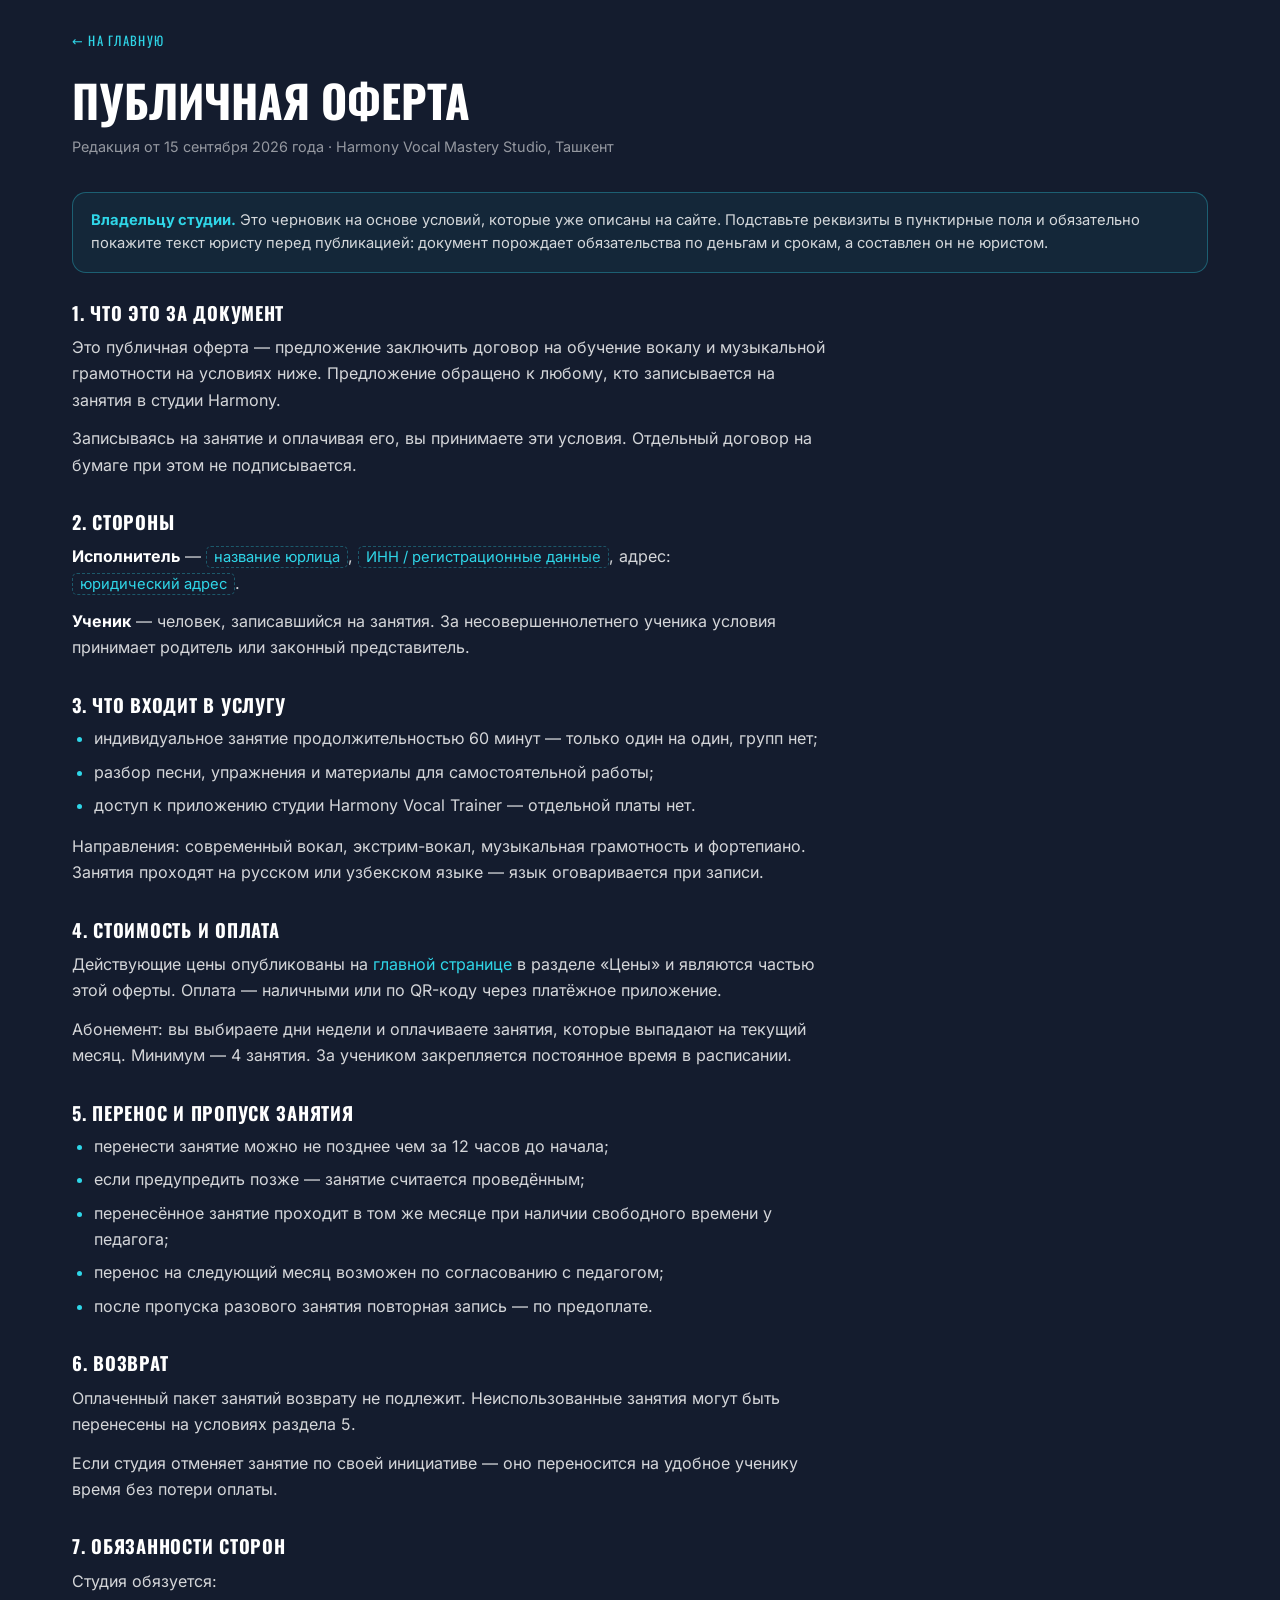
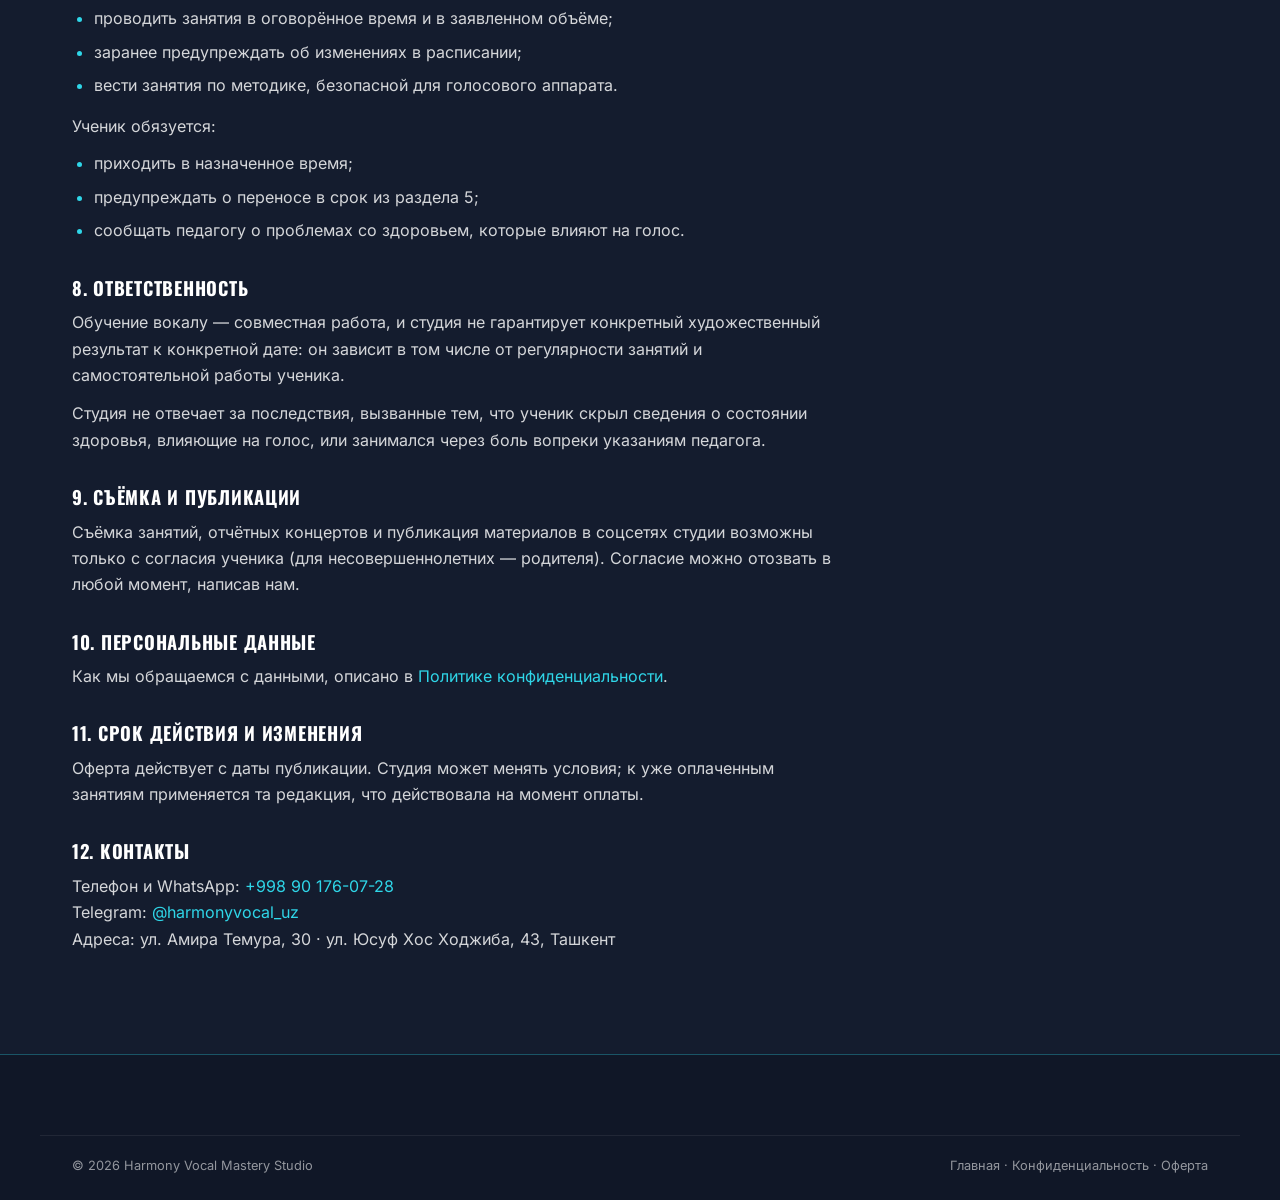
==== offer.html @ c367da3e "Кнопки связи, правовые страницы и микроразметка для поисковиков Быстрая связь. Плавающие кнопки Tele" ====
<!doctype html>
<html lang="ru">
<head>
<meta charset="utf-8">
<meta name="viewport" content="width=device-width, initial-scale=1, viewport-fit=cover">
<meta name="theme-color" content="#141c2e">
<title>Публичная оферта | HARMONY</title>
<meta name="description" content="Условия обучения в вокальной студии Harmony в Ташкенте: что входит в занятие, оплата, перенос и отмена, возврат, ответственность сторон.">
<meta name="robots" content="index, follow">
<link rel="canonical" href="https://harmonyvocal.uz/offer.html">
<link rel="icon" href="assets/img/favicon.svg" type="image/svg+xml">
<link rel="icon" href="assets/img/apple-touch-icon.png" sizes="180x180">
<link rel="apple-touch-icon" href="assets/img/apple-touch-icon.png">
<link rel="stylesheet" href="assets/css/fonts.css">
<link rel="stylesheet" href="assets/css/base.css">
<link rel="stylesheet" href="assets/css/sections.css">
<link rel="stylesheet" href="assets/css/responsive.css">
<link rel="stylesheet" href="assets/css/doc.css">
</head>
<body>

<main class="doc">
  <div class="container">
    <a class="doc__back" href="index.html">← На главную</a>
    <h1 class="doc__title">Публичная оферта</h1>
    <p class="doc__meta">Редакция от 15 сентября 2026 года · Harmony Vocal Mastery Studio, Ташкент</p>

    <p class="doc__todo">
      <b>Владельцу студии.</b> Это черновик на основе условий, которые уже описаны
      на сайте. Подставьте реквизиты в пунктирные поля и обязательно покажите
      текст юристу перед публикацией: документ порождает обязательства по
      деньгам и срокам, а составлен он не юристом.
    </p>

    <div class="doc__body">
      <h2>1. Что это за документ</h2>
      <p>
        Это публичная оферта — предложение заключить договор на обучение вокалу
        и музыкальной грамотности на условиях ниже. Предложение обращено к любому,
        кто записывается на занятия в студии Harmony.
      </p>
      <p>
        Записываясь на занятие и оплачивая его, вы принимаете эти условия.
        Отдельный договор на бумаге при этом не подписывается.
      </p>

      <h2>2. Стороны</h2>
      <p>
        <strong>Исполнитель</strong> — <span class="doc__fill">название юрлица</span>,
        <span class="doc__fill">ИНН / регистрационные данные</span>, адрес:
        <span class="doc__fill">юридический адрес</span>.
      </p>
      <p>
        <strong>Ученик</strong> — человек, записавшийся на занятия. За
        несовершеннолетнего ученика условия принимает родитель или законный
        представитель.
      </p>

      <h2>3. Что входит в услугу</h2>
      <ul>
        <li>индивидуальное занятие продолжительностью 60 минут — только один на один, групп нет;</li>
        <li>разбор песни, упражнения и материалы для самостоятельной работы;</li>
        <li>доступ к приложению студии Harmony Vocal Trainer — отдельной платы нет.</li>
      </ul>
      <p>
        Направления: современный вокал, экстрим-вокал, музыкальная грамотность
        и фортепиано. Занятия проходят на русском или узбекском языке — язык
        оговаривается при записи.
      </p>

      <h2>4. Стоимость и оплата</h2>
      <p>
        Действующие цены опубликованы на <a href="index.html#prices">главной странице</a>
        в разделе «Цены» и являются частью этой оферты. Оплата — наличными или
        по QR-коду через платёжное приложение.
      </p>
      <p>
        Абонемент: вы выбираете дни недели и оплачиваете занятия, которые
        выпадают на текущий месяц. Минимум — 4 занятия. За учеником закрепляется
        постоянное время в расписании.
      </p>

      <h2>5. Перенос и пропуск занятия</h2>
      <ul>
        <li>перенести занятие можно не позднее чем за 12 часов до начала;</li>
        <li>если предупредить позже — занятие считается проведённым;</li>
        <li>перенесённое занятие проходит в том же месяце при наличии свободного времени у педагога;</li>
        <li>перенос на следующий месяц возможен по согласованию с педагогом;</li>
        <li>после пропуска разового занятия повторная запись — по предоплате.</li>
      </ul>

      <h2>6. Возврат</h2>
      <p>
        Оплаченный пакет занятий возврату не подлежит. Неиспользованные занятия
        могут быть перенесены на условиях раздела 5.
      </p>
      <p>
        Если студия отменяет занятие по своей инициативе — оно переносится на
        удобное ученику время без потери оплаты.
      </p>

      <h2>7. Обязанности сторон</h2>
      <p>Студия обязуется:</p>
      <ul>
        <li>проводить занятия в оговорённое время и в заявленном объёме;</li>
        <li>заранее предупреждать об изменениях в расписании;</li>
        <li>вести занятия по методике, безопасной для голосового аппарата.</li>
      </ul>
      <p>Ученик обязуется:</p>
      <ul>
        <li>приходить в назначенное время;</li>
        <li>предупреждать о переносе в срок из раздела 5;</li>
        <li>сообщать педагогу о проблемах со здоровьем, которые влияют на голос.</li>
      </ul>

      <h2>8. Ответственность</h2>
      <p>
        Обучение вокалу — совместная работа, и студия не гарантирует конкретный
        художественный результат к конкретной дате: он зависит в том числе от
        регулярности занятий и самостоятельной работы ученика.
      </p>
      <p>
        Студия не отвечает за последствия, вызванные тем, что ученик скрыл
        сведения о состоянии здоровья, влияющие на голос, или занимался через
        боль вопреки указаниям педагога.
      </p>

      <h2>9. Съёмка и публикации</h2>
      <p>
        Съёмка занятий, отчётных концертов и публикация материалов в соцсетях
        студии возможны только с согласия ученика (для несовершеннолетних —
        родителя). Согласие можно отозвать в любой момент, написав нам.
      </p>

      <h2>10. Персональные данные</h2>
      <p>
        Как мы обращаемся с данными, описано в
        <a href="privacy.html">Политике конфиденциальности</a>.
      </p>

      <h2>11. Срок действия и изменения</h2>
      <p>
        Оферта действует с даты публикации. Студия может менять условия;
        к уже оплаченным занятиям применяется та редакция, что действовала
        на момент оплаты.
      </p>

      <h2>12. Контакты</h2>
      <p>
        Телефон и WhatsApp: <a href="tel:+998901760728">+998 90 176-07-28</a><br>
        Telegram: <a href="https://t.me/harmonyvocal_uz" target="_blank" rel="noopener">@harmonyvocal_uz</a><br>
        Адреса: ул. Амира Темура, 30 · ул. Юсуф Хос Ходжиба, 43, Ташкент
      </p>
    </div>
  </div>
</main>

<footer class="footer">
  <div class="container footer__bottom">
    <p>© <span id="year">2026</span> Harmony Vocal Mastery Studio</p>
    <p><a href="index.html">Главная</a> · <a href="privacy.html">Конфиденциальность</a> · <a href="offer.html">Оферта</a></p>
  </div>
</footer>

<script>document.getElementById('year').textContent = new Date().getFullYear();</script>
</body>
</html>
---- assets/css/fonts.css ----
/* ===========================================================
   HARMONY — fonts.css
   Локальные шрифты вместо Google Fonts: меньше внешних запросов,
   стабильнее в Узбекистане. Variable-версии, подмножества latin + cyrillic
   (~100 КБ на все начертания).
   =========================================================== */

/* --- Oswald (заголовки), вариативный 200–700 --- */
@font-face{
  font-family:'Oswald';
  font-style:normal;
  font-weight:200 700;
  font-display:swap;
  src:url(../fonts/oswald-cyrillic.woff2) format('woff2');
  unicode-range:U+0301, U+0400-045F, U+0490-0491, U+04B0-04B1, U+2116;
}
@font-face{
  font-family:'Oswald';
  font-style:normal;
  font-weight:200 700;
  font-display:swap;
  src:url(../fonts/oswald-latin.woff2) format('woff2');
  unicode-range:U+0000-00FF, U+0131, U+0152-0153, U+02BB-02BC, U+02C6, U+02DA, U+02DC,
    U+0304, U+0308, U+0329, U+2000-206F, U+20AC, U+2122, U+2191, U+2193, U+2212, U+2215, U+FEFF, U+FFFD;
}

/* --- Inter (основной текст), вариативный 100–900 --- */
@font-face{
  font-family:'Inter';
  font-style:normal;
  font-weight:100 900;
  font-display:swap;
  src:url(../fonts/inter-cyrillic.woff2) format('woff2');
  unicode-range:U+0301, U+0400-045F, U+0490-0491, U+04B0-04B1, U+2116;
}
@font-face{
  font-family:'Inter';
  font-style:normal;
  font-weight:100 900;
  font-display:swap;
  src:url(../fonts/inter-latin.woff2) format('woff2');
  unicode-range:U+0000-00FF, U+0131, U+0152-0153, U+02BB-02BC, U+02C6, U+02DA, U+02DC,
    U+0304, U+0308, U+0329, U+2000-206F, U+20AC, U+2122, U+2191, U+2193, U+2212, U+2215, U+FEFF, U+FFFD;
}
---- assets/css/base.css ----
/* ===========================================================
   HARMONY — base.css
   Переменные, сброс, типографика, кнопки, общий декор
   Mobile-first: базовые стили = мобильные, брейкпоинты в responsive.css
   =========================================================== */

:root{
  /* Фон */
  --bg:        #141c2e;
  --bg-2:      #1b2438;
  --bg-3:      #202b42;
  --ink:       #0e1523;

  /* Акцент */
  --cyan:      #2fd6e8;
  --cyan-2:    #35c9dc;
  --cyan-dim:  rgba(47, 214, 232, .18);
  --cyan-line: rgba(47, 214, 232, .32);

  /* Текст */
  --white:     #ffffff;
  --text:      rgba(255, 255, 255, .82);
  --muted:     rgba(255, 255, 255, .55);
  --faint:     rgba(255, 255, 255, .12);

  /* Типографика */
  --font-display: 'Oswald', 'Arial Narrow', system-ui, sans-serif;
  --font-body: 'Inter', system-ui, -apple-system, 'Segoe UI', Roboto, sans-serif;

  /* Сетка */
  --container: 1200px;
  --gutter: 20px;
  --radius: 14px;
  --section-pad: 46px;

  --ease: cubic-bezier(.22,.61,.36,1);
}

*,*::before,*::after{ box-sizing:border-box; }

html{
  -webkit-text-size-adjust:100%;
  scroll-behavior:smooth;
  scroll-padding-top:72px;
}

body{
  margin:0;
  background:var(--bg);
  color:var(--text);
  font-family:var(--font-body);
  font-size:16px;
  line-height:1.6;
  /* overflow-x:hidden здесь НЕ ставим: в этом режиме браузер может считать
     точкой отсчёта для position:fixed сам body, и шапка уезжает в середину
     страницы. Вылет декора обрезают сами секции (.hero{overflow:hidden}). */
  -webkit-font-smoothing:antialiased;
  text-rendering:optimizeLegibility;
}

/* height:auto — чтобы атрибут height в разметке не ломал пропорции,
   когда ширину задаёт CSS (иначе aspect-ratio не срабатывает) */
img,svg{ max-width:100%; display:block; height:auto; }
a{ color:inherit; text-decoration:none; }
button{ font:inherit; color:inherit; cursor:pointer; border:0; background:none; }
ul{ margin:0; padding:0; list-style:none; }
h1,h2,h3,h4{ margin:0; font-weight:700; line-height:1.05; color:var(--white); }

/* Длинные слова не должны распирать сетку и вылезать за экран */
h1,h2,h3,h4,p,li,summary,b,span{ overflow-wrap:break-word; }

/* Элемент грида по умолчанию не сжимается уже своего контента (min-width:auto),
   из-за этого колонки расползались и карточки уезжали за вьюпорт */
.method__grid > *, .tracks__grid > *, .steps > *,
.prices__grid > *, .teachers__grid > *, .places > *, .reviews__grid > *,
.myths__list > *, .footer__inner > *, .contacts__grid > *, .app__inner > *{
  min-width:0;
}
p{ margin:0 0 1em; }
p:last-child{ margin-bottom:0; }

::selection{ background:var(--cyan); color:var(--ink); }

:focus-visible{
  outline:2px solid var(--cyan);
  outline-offset:3px;
  border-radius:4px;
}

.container{
  width:100%;
  max-width:var(--container);
  margin:0 auto;
  padding:0 var(--gutter);
}

/* ---------- ТИПОГРАФИКА ---------- */

.display{
  font-family:var(--font-display);
  font-weight:700;
  text-transform:uppercase;
  letter-spacing:.01em;
  line-height:.94;
}

/* «Потёртость»: копия текста с шумовой маской поверх основной надписи.
   Даёт фактуру рок-афиши, не ломая читаемость. */
.display[data-text],
.display__line[data-text]{ position:relative; }

.display[data-text]::after,
.display__line[data-text]::after{
  content:attr(data-text);
  position:absolute; inset:0;
  color:var(--ink);
  opacity:.5;
  pointer-events:none;
  -webkit-mask-image:url("data:image/svg+xml,%3Csvg xmlns='http://www.w3.org/2000/svg' width='220' height='220'%3E%3Cfilter id='n'%3E%3CfeTurbulence type='fractalNoise' baseFrequency='.85' numOctaves='4' stitchTiles='stitch'/%3E%3CfeColorMatrix type='saturate' values='0'/%3E%3C/filter%3E%3Crect width='220' height='220' filter='url(%23n)'/%3E%3C/svg%3E");
  mask-image:url("data:image/svg+xml,%3Csvg xmlns='http://www.w3.org/2000/svg' width='220' height='220'%3E%3Cfilter id='n'%3E%3CfeTurbulence type='fractalNoise' baseFrequency='.85' numOctaves='4' stitchTiles='stitch'/%3E%3CfeColorMatrix type='saturate' values='0'/%3E%3C/filter%3E%3Crect width='220' height='220' filter='url(%23n)'/%3E%3C/svg%3E");
  -webkit-mask-size:220px 220px;
  mask-size:220px 220px;
}

.kicker{
  font-family:var(--font-display);
  font-size:.8rem;
  font-weight:600;
  letter-spacing:.22em;
  text-transform:uppercase;
  color:var(--cyan);
  margin:0 0 14px;
}

.section__title{
  font-size:clamp(2.1rem, 9vw, 4.2rem);
  margin-bottom:18px;
}

.section__lead{
  max-width:62ch;
  color:var(--muted);
  font-size:1rem;
}

/* ---------- КНОПКИ ---------- */

.btn{
  display:inline-flex;
  align-items:center;
  justify-content:center;
  gap:8px;
  padding:15px 26px;
  font-family:var(--font-display);
  font-size:.95rem;
  font-weight:600;
  letter-spacing:.1em;
  text-transform:uppercase;
  border-radius:6px;
  transition:transform .25s var(--ease), background-color .25s, color .25s, box-shadow .25s, border-color .25s;
}
.btn:active{ transform:translateY(1px); }

.btn--primary{
  background:var(--cyan);
  color:var(--ink);
}
.btn--primary:hover{
  background:var(--white);
}

.btn--ghost{
  border:1px solid var(--cyan-line);
  color:var(--white);
  background:rgba(47,214,232,.05);
}
.btn--ghost:hover{
  border-color:var(--cyan);
  background:rgba(47,214,232,.12);
}

.btn--sm{ padding:11px 18px; font-size:.82rem; }
.btn--full{ width:100%; }

/* ---------- ФОНОВЫЙ ДЕКОР ---------- */

.bg-decor{
  position:fixed; inset:0;
  z-index:0;
  pointer-events:none;
  overflow:hidden;
}

/* Две мягкие подсветки вместо колец, полос и зерна: фон дышит,
   но не спорит с содержимым. Кольца ушли ещё и потому, что дублировали
   лучи на самой картинке микрофона. */
.bg-decor__glow{
  position:absolute;
  top:-20vh; right:-18vw;
  width:min(120vw, 900px);
  aspect-ratio:1;
  border-radius:50%;
  background:radial-gradient(circle at center,
    rgba(47,214,232,.13), rgba(47,214,232,.05) 42%, transparent 68%);
  filter:blur(28px);
}
.bg-decor__glow--2{
  top:auto; right:auto;
  bottom:-26vh; left:-24vw;
  width:min(110vw, 780px);
  background:radial-gradient(circle at center,
    rgba(79,140,255,.11), rgba(47,214,232,.04) 45%, transparent 70%);
}

/* Секции лежат над декором. Шапку сюда не включаем — у неё своя
   позиция (sticky), и это правило её перебивало бы. */
main, .footer, .marquee{ position:relative; z-index:1; }

.section{
  padding:var(--section-pad) 0;
  position:relative;
}

.section__head{ margin-bottom:24px; }

/* ---------- ЛОГОТИП-ЭКВАЛАЙЗЕР ---------- */

.logo{
  display:inline-flex;
  align-items:center;
}
.logo__img{
  height:30px;
  width:auto;
}
.header.is-stuck .logo__img{ height:26px; }
.logo__img,
.footer__logo,
.preloader__logo{ transition:height .35s var(--ease); }

/* ---------- ПРЕЛОАДЕР ---------- */

.preloader{
  position:fixed; inset:0;
  z-index:200;
  display:flex;
  flex-direction:column;
  align-items:center;
  justify-content:center;
  gap:22px;
  background:var(--bg);
  transition:opacity .5s var(--ease), visibility .5s;
}
.preloader.is-hidden{ opacity:0; visibility:hidden; }

/* Кольцо вокруг надписи: пластинка и индикатор загрузки в одном.
   Нарочно скромное — одна тонкая линия по кругу и один бирюзовый
   сегмент, который по ней бежит. Ни заливки, ни свечения. */
.preloader__ring{
  position:relative;
  display:grid;
  place-items:center;
  width:268px;
  aspect-ratio:1;
}
.preloader__ring::before,
.preloader__ring::after{
  content:'';
  position:absolute;
  inset:0;
  border-radius:50%;
  border:1px solid transparent;
}
/* сама окружность — еле заметная */
.preloader__ring::before{ border-color:rgba(255,255,255,.10); }
/* бегущий сегмент */
.preloader__ring::after{
  border-top-color:rgba(47,214,232,.7);
  animation:ringSpin 1.3s linear infinite;
}

@keyframes ringSpin{
  to{ transform:rotate(360deg); }
}

.preloader__logo{
  height:34px;
  width:auto;
  opacity:.85;
}

/* ---------- ПОЯВЛЕНИЕ БЛОКОВ ПРИ ПРОКРУТКЕ ----------
   Класс js-anim ставит JS, поэтому без скриптов весь контент виден сразу.
   Анимация — только прозрачность: никаких сдвигов, чтобы блоки
   не могли наехать друг на друга ни в одном браузере. */

.js-anim .reveal,
.js-anim .reveal-stagger{
  opacity:0;
  filter:blur(9px);
  transform:scale(.988);
  transition:opacity .6s var(--ease), filter .6s var(--ease), transform .6s var(--ease);
}
.js-anim .reveal.is-in,
.js-anim .reveal-stagger.is-in{
  opacity:1;
  filter:blur(0);
  transform:none;
}

/* Первый экран ведёт GSAP-таймлайн; если GSAP не загрузился —
   эти элементы всё равно остаются видимыми.
   Размытие и масштаб здесь тоже снимаем: таймлайн трогает только
   прозрачность, и без этого сброса первый экран остался бы мутным. */
.js-anim #hero .reveal{ opacity:1; filter:none; transform:none; }

/* ---------- ДОСТУПНОСТЬ: меньше движения ---------- */

@media (prefers-reduced-motion: reduce){
  html{ scroll-behavior:auto; }
  *,*::before,*::after{
    animation-duration:.01ms !important;
    animation-iteration-count:1 !important;
    transition-duration:.01ms !important;
  }
}
---- assets/css/sections.css ----
/* ===========================================================
   HARMONY — sections.css
   Стили по секциям (mobile-first)
   =========================================================== */

/* ================= ХЕДЕР ================= */

/* sticky вместо fixed: не зависит от того, какие свойства окажутся
   у предков (transform, filter, overflow), — шапка всегда липнет к верху */
.header{
  position:sticky;
  top:0;
  z-index:100;
  padding:14px 0;
  transition:background-color .35s var(--ease), padding .35s var(--ease), box-shadow .35s;
}
.header.is-stuck{
  /* плотный фон — запасной вариант, если размытие не поддерживается */
  background:#111827;
  background:color-mix(in srgb, var(--ink) 97%, transparent);
  padding:9px 0;
  box-shadow:0 1px 0 rgba(47,214,232,.16);
}
@supports ((backdrop-filter: blur(1px)) or (-webkit-backdrop-filter: blur(1px))){
  .header.is-stuck{
    background:color-mix(in srgb, var(--ink) 62%, transparent);
    -webkit-backdrop-filter:blur(20px) saturate(1.4);
    backdrop-filter:blur(20px) saturate(1.4);
  }
}

.header__inner{
  display:flex;
  align-items:center;
  justify-content:space-between;
  gap:16px;
}

.nav{
  position:fixed;
  inset:0;
  width:100%;
  height:100dvh;
  padding:100px 26px 40px;
  background:var(--ink);
  display:flex;
  flex-direction:column;
  gap:4px;
  transform:translateX(100%);
  transition:transform .4s var(--ease);
  overflow-y:auto;
  z-index:105;
}
.nav.is-open{ transform:translateX(0); }

.nav__link{
  font-family:var(--font-display);
  font-size:1.15rem;
  letter-spacing:.1em;
  text-transform:uppercase;
  color:var(--white);
  padding:13px 0;
  border-bottom:1px solid rgba(255,255,255,.07);
  transition:color .25s, padding-left .25s var(--ease);
}
.nav__link:hover,
.nav__link.is-active{ color:var(--cyan); }

.nav__cta{ margin-top:22px; }

.burger{
  width:42px; height:42px;
  display:flex;
  flex-direction:column;
  align-items:center;
  justify-content:center;
  gap:5px;
  z-index:110;
  flex:none;
}
.burger span{
  display:block;
  width:24px; height:2px;
  background:var(--white);
  border-radius:2px;
  transition:transform .3s var(--ease), opacity .2s;
}
.burger[aria-expanded="true"] span:nth-child(1){ transform:translateY(7px) rotate(45deg); }
.burger[aria-expanded="true"] span:nth-child(2){ opacity:0; }
.burger[aria-expanded="true"] span:nth-child(3){ transform:translateY(-7px) rotate(-45deg); }

body.nav-open{ overflow:hidden; }

/* ================= HERO ================= */

.hero{
  position:relative;
  min-height:calc(100svh - 68px);
  display:flex;
  align-items:center;
  padding:40px 0 90px;
  overflow:hidden;
}

.hero__inner{
  display:flex;
  flex-direction:column;
  gap:34px;
}

.hero__content{ position:relative; z-index:2; }

.hero__title{
  font-size:clamp(2.6rem, 12.5vw, 6.4rem);
  margin-bottom:22px;
}
.display__line{ display:block; }
.display__line--accent{ color:var(--cyan); }
.display__line--accent::after{ opacity:.42; }

.hero__lead{
  max-width:56ch;
  font-size:1.02rem;
  color:var(--text);
  margin-bottom:28px;
}

.hero__cta{
  display:flex;
  flex-wrap:wrap;
  gap:12px;
  margin-bottom:38px;
}
.hero__cta .btn{ flex:1 1 auto; min-width:210px; }

.hero__facts{
  display:flex;
  flex-wrap:wrap;
  gap:14px 26px;
  padding-top:24px;
  border-top:1px solid var(--faint);
}
.hero__facts li{ display:flex; flex-direction:column; }
.hero__facts b{
  font-family:var(--font-display);
  font-size:1.75rem;
  color:var(--cyan);
  line-height:1;
}
.hero__facts span{
  font-size:.8rem;
  color:var(--muted);
  margin-top:5px;
}

/* Микрофон.
   На мобильных — водяной знак за текстом (экономим первый экран),
   на десктопе (responsive.css) становится полноценной второй колонкой. */
.hero__visual{
  position:absolute;
  top:48%; right:-30%;
  transform:translateY(-50%);
  width:88vw;
  /* водяной знак за текстом: новый микрофон плотнее прежнего,
     поэтому прозрачности нужно больше, иначе рёбра шумят под строками */
  opacity:.15;
  z-index:0;
  pointer-events:none;
  display:flex;
  justify-content:center;
  align-items:center;
}
.hero__mic{
  position:relative;
  z-index:2;
  width:100%;
  /* тени нет: на тёмном фоне чёрное размытие не видно, а браузер
     всё равно пересчитывал бы его на всю картинку при каждом кадре */
}

.hero__scroll{
  position:absolute;
  bottom:22px; left:50%;
  transform:translateX(-50%);
  display:flex;
  flex-direction:column;
  align-items:center;
  gap:8px;
  color:var(--muted);
  font-family:var(--font-display);
  font-size:.7rem;
  letter-spacing:.2em;
  text-transform:uppercase;
}
.hero__scroll-line{
  width:1px; height:42px;
  background:linear-gradient(180deg, transparent, var(--cyan));
  position:relative;
  overflow:hidden;
}
.hero__scroll-line::after{
  content:'';
  position:absolute; top:-42px; left:0;
  width:1px; height:42px;
  background:var(--cyan);
  animation:scrollDot 1.9s var(--ease) infinite;
}
@keyframes scrollDot{
  0%  { transform:translateY(0); }
  100%{ transform:translateY(84px); }
}

/* ================= БЕГУЩАЯ СТРОКА ================= */

.marquee{
  overflow:hidden;
  border-top:1px solid var(--cyan-line);
  border-bottom:1px solid var(--cyan-line);
  background:rgba(47,214,232,.05);
  padding:13px 0;
}
.marquee__track{
  display:flex;
  align-items:center;
  width:max-content;
  animation:marquee 34s linear infinite;
  font-family:var(--font-display);
  font-size:1rem;
  letter-spacing:.16em;
  text-transform:uppercase;
  color:var(--white);
  white-space:nowrap;
}
/* Интервалы живут внутри группы, между группами их нет: замыкающий отступ
   несёт сама группа. Иначе шаг анимации не совпал бы с шириной группы —
   ровно на этом лента раньше дёргалась на стыке. */
.marquee__group{
  display:flex;
  align-items:center;
  gap:22px;
  padding-right:22px;
}
.marquee__track i{ color:var(--cyan); font-style:normal; font-size:.6rem; }
/* -20% — это ровно одна группа из пяти */
@keyframes marquee{
  from{ transform:translateX(0); }
  to  { transform:translateX(-20%); }
}

/* ================= МЕТОД ================= */

.method__grid{
  display:grid;
  grid-template-columns:1fr;
  gap:14px;
  margin-bottom:36px;
}

.card{
  position:relative;
  padding:26px 22px;
  background:linear-gradient(160deg, rgba(255,255,255,.045), rgba(255,255,255,.015));
  border:1px solid rgba(255,255,255,.08);
  border-radius:var(--radius);
  overflow:hidden;
  transition:border-color .3s, transform .35s var(--ease), background-color .3s;
}
.card::before{
  content:'';
  position:absolute; left:0; top:0; bottom:0;
  width:2px;
  background:var(--cyan);
  transform:scaleY(0);
  transform-origin:top;
  transition:transform .4s var(--ease);
}
.card:hover{
  border-color:var(--cyan-line);
  transform:translateY(-4px);
}
.card:hover::before{ transform:scaleY(1); }

.card h3{
  font-family:var(--font-display);
  font-size:1.32rem;
  letter-spacing:.02em;
  text-transform:uppercase;
  margin-bottom:9px;
}
.card p{ color:var(--muted); font-size:.95rem; }

/* Мифы */
.myths{
  border:1px solid var(--cyan-line);
  border-radius:var(--radius);
  background:rgba(47,214,232,.04);
  overflow:hidden;
}
.myths__title{
  padding:24px 20px 4px;
  font-family:var(--font-display);
  font-size:1.3rem;
  text-transform:uppercase;
  letter-spacing:.04em;
  color:var(--cyan);
}
.myths .myths__list{ padding:14px 20px 24px; }
.myths__list{
  display:grid;
  grid-template-columns:1fr;
  gap:20px;
}
.myth{ padding-bottom:18px; border-bottom:1px solid rgba(255,255,255,.07); }
.myth:last-child{ border-bottom:0; padding-bottom:0; }

.myth__wrong,
.myth__right{ margin:0; font-size:.95rem; }
.myth__wrong{
  color:var(--muted);
  text-decoration:line-through;
  text-decoration-color:rgba(255,255,255,.25);
  margin-bottom:8px;
}
.myth__right{ color:var(--white); }

/* ================= ТРЕКИ ================= */

.tracks__grid{
  display:grid;
  grid-template-columns:1fr;
  gap:18px;
}

.track{
  position:relative;
  display:flex;
  flex-direction:column;
  padding:30px 22px;
  border:1px solid rgba(255,255,255,.1);
  border-radius:var(--radius);
  background:linear-gradient(170deg, var(--bg-2), rgba(27,36,56,.4));
  transition:transform .35s var(--ease), border-color .3s;
}
.track:hover{ transform:translateY(-5px); border-color:var(--cyan-line); }

.track--accent{
  border-color:var(--cyan-line);
  background:
    radial-gradient(120% 80% at 100% 0%, rgba(47,214,232,.14), transparent 60%),
    linear-gradient(170deg, var(--bg-2), rgba(27,36,56,.5));
  box-shadow:0 24px 60px -30px rgba(0,0,0,.8);
}

.track__badge{
  position:absolute;
  top:-11px; left:20px;
  padding:5px 12px;
  background:var(--cyan);
  color:var(--ink);
  font-family:var(--font-display);
  font-size:.7rem;
  letter-spacing:.13em;
  text-transform:uppercase;
  border-radius:4px;
}

.track__tag{
  display:inline-block;
  font-family:var(--font-display);
  font-size:.72rem;
  letter-spacing:.2em;
  text-transform:uppercase;
  color:var(--cyan);
  margin-bottom:10px;
}
.track__title{
  font-family:var(--font-display);
  font-size:clamp(1.8rem, 7vw, 2.5rem);
  text-transform:uppercase;
  letter-spacing:.01em;
  margin-bottom:8px;
}
.track__sub{ color:var(--muted); font-size:.95rem; margin-bottom:20px; }

.track__list{ margin-bottom:20px; }
.track__list li{
  position:relative;
  padding:9px 0 9px 26px;
  font-size:.95rem;
  border-bottom:1px solid rgba(255,255,255,.06);
}
.track__list li::before{
  content:'';
  position:absolute;
  left:0; top:16px;
  width:11px; height:2px;
  background:var(--cyan);
}

.track__meta,

/* ================= ПЕРВОЕ ЗАНЯТИЕ ================= */

.steps{
  display:grid;
  grid-template-columns:1fr;
  gap:14px;
  counter-reset:step;
  padding:0;
  list-style:none;
}

.step{
  position:relative;
  padding:24px 22px 24px 66px;
  border:1px solid rgba(255,255,255,.08);
  border-radius:var(--radius);
  background:linear-gradient(160deg, rgba(255,255,255,.045), rgba(255,255,255,.015));
  transition:border-color .3s, transform .35s var(--ease);
}
.step:hover{ border-color:var(--cyan-line); transform:translateY(-3px); }

.step__num{
  position:absolute;
  left:20px; top:22px;
  width:32px; height:32px;
  display:flex;
  align-items:center;
  justify-content:center;
  border-radius:50%;
  border:1px solid var(--cyan);
  color:var(--cyan);
  font-family:var(--font-display);
  font-size:1rem;
}
.step h3{
  font-family:var(--font-display);
  font-size:1.25rem;
  text-transform:uppercase;
  letter-spacing:.02em;
  margin-bottom:7px;
}
.step p{ color:var(--muted); font-size:.95rem; }

.first__cta{
  margin-top:28px;
  padding:24px 22px;
  border:1px solid var(--cyan-line);
  border-radius:var(--radius);
  background:
    radial-gradient(100% 130% at 0% 0%, rgba(47,214,232,.12), transparent 60%),
    var(--bg-2);
  display:flex;
  flex-direction:column;
  gap:20px;
}
.first__price{ display:grid; gap:12px; }
.first__price-line{
  margin:0;
  display:flex;
  align-items:baseline;
  gap:10px;
  flex-wrap:wrap;
}
.first__price-line b{
  font-family:var(--font-display);
  font-size:1.5rem;
  color:var(--cyan);
  line-height:1;
}
.first__price-line span{ color:var(--muted); font-size:.9rem; }

.first__honest{
  margin-top:22px;
  padding:20px 22px;
  border-left:2px solid var(--cyan);
  background:rgba(47,214,232,.06);
  border-radius:0 var(--radius) var(--radius) 0;
  color:var(--muted);
  font-size:.97rem;
  max-width:78ch;
}
.first__honest b{ color:var(--white); font-weight:600; }

/* ================= ЦЕНЫ ================= */

.prices__grid{
  display:grid;
  grid-template-columns:1fr;
  gap:18px;
  margin-bottom:24px;
}

.price{
  position:relative;
  display:flex;
  flex-direction:column;
  padding:30px 22px;
  border:1px solid rgba(255,255,255,.1);
  border-radius:var(--radius);
  background:linear-gradient(170deg, var(--bg-2), rgba(27,36,56,.4));
  transition:transform .35s var(--ease), border-color .3s;
}
.price:hover{ transform:translateY(-5px); border-color:var(--cyan-line); }

.price--accent{
  border-color:var(--cyan-line);
  background:
    radial-gradient(120% 80% at 100% 0%, rgba(47,214,232,.14), transparent 60%),
    linear-gradient(170deg, var(--bg-2), rgba(27,36,56,.5));
  box-shadow:0 24px 60px -30px rgba(0,0,0,.8);
}

.price__badge{
  position:absolute;
  top:-11px; left:20px;
  padding:5px 12px;
  background:var(--cyan);
  color:var(--ink);
  font-family:var(--font-display);
  font-size:.72rem;
  letter-spacing:.13em;
  text-transform:uppercase;
  border-radius:4px;
}

.price__title{
  font-family:var(--font-display);
  font-size:clamp(1.7rem, 6vw, 2.2rem);
  text-transform:uppercase;
  letter-spacing:.01em;
  margin-bottom:6px;
}
.price__sub{ color:var(--muted); font-size:.92rem; margin-bottom:22px; }

.price__rows{ display:grid; gap:2px; margin-bottom:18px; }

.price__row{
  display:flex;
  align-items:baseline;
  justify-content:space-between;
  gap:14px;
  padding:14px 16px;
  border-radius:9px;
  background:rgba(255,255,255,.04);
}
.price__row--best{
  background:rgba(47,214,232,.12);
  border:1px solid var(--cyan-line);
}
.price__label{ color:var(--muted); font-size:.92rem; }
.price__value{
  font-family:var(--font-display);
  font-size:1.5rem;
  color:var(--white);
  white-space:nowrap;
}
.price__row--best .price__value{ color:var(--cyan); }
.price__value i{
  font-style:normal;
  font-size:.82rem;
  letter-spacing:.08em;
  color:var(--muted);
}

.price__save{
  font-size:.88rem;
  color:var(--muted);
  margin-bottom:20px;
  margin-top:auto;
}

/* Абонемент */
.sub{
  padding:24px 22px;
  border:1px solid var(--cyan-line);
  border-radius:var(--radius);
  background:rgba(47,214,232,.04);
}
.sub__title{
  font-family:var(--font-display);
  font-size:1.35rem;
  text-transform:uppercase;
  letter-spacing:.04em;
  color:var(--cyan);
  margin-bottom:10px;
}
.sub__lead{ color:var(--muted); font-size:.97rem; max-width:70ch; }

.sub__formula{
  display:flex;
  flex-wrap:wrap;
  align-items:center;
  gap:10px;
  margin-top:16px;
  padding-top:16px;
  border-top:1px solid rgba(255,255,255,.09);
  font-family:var(--font-display);
  font-size:.92rem;
  letter-spacing:.06em;
  text-transform:uppercase;
  color:var(--white);
}
.sub__formula i{ font-style:normal; color:var(--cyan); font-size:1.1rem; }
.sub__formula b{ color:var(--cyan); }

.sub__example{
  margin-top:14px;
  font-size:.92rem;
  color:var(--muted);
}
.sub__example b{ color:var(--white); font-weight:600; }

/* Условия занятий */
.terms{
  margin-top:24px;
  padding:24px 22px;
  border:1px solid rgba(255,255,255,.1);
  border-radius:var(--radius);
  background:linear-gradient(160deg, rgba(255,255,255,.045), rgba(255,255,255,.015));
}
.terms__title{
  font-family:var(--font-display);
  font-size:1.15rem;
  text-transform:uppercase;
  letter-spacing:.06em;
  margin-bottom:14px;
}
.terms__list{ display:grid; gap:10px; }
.terms__list li{
  position:relative;
  padding-left:24px;
  font-size:.93rem;
  color:var(--muted);
}
.terms__list li::before{
  content:'';
  position:absolute;
  left:0; top:9px;
  width:11px; height:2px;
  background:var(--cyan);
}

.prices__pay{
  margin-top:22px;
  text-align:center;
  color:var(--muted);
  font-size:.92rem;
}

/* ================= ВОПРОСЫ ================= */

.faq__list{
  display:grid;
  gap:10px;
}

.faq__item{
  border:1px solid rgba(255,255,255,.09);
  border-radius:var(--radius);
  background:rgba(255,255,255,.03);
  overflow:hidden;
  transition:border-color .3s, background-color .3s;
}
.faq__item[open]{
  border-color:var(--cyan-line);
  background:rgba(47,214,232,.05);
}

.faq__item summary{
  position:relative;
  list-style:none;
  cursor:pointer;
  padding:19px 54px 19px 22px;
  font-family:var(--font-display);
  font-size:1.05rem;
  letter-spacing:.01em;
  color:var(--white);
  text-transform:uppercase;
  transition:color .25s;
}
.faq__item summary::-webkit-details-marker{ display:none; }
.faq__item summary:hover{ color:var(--cyan); }

/* плюс/минус */
.faq__item summary::after{
  content:'';
  position:absolute;
  right:22px; top:50%;
  width:13px; height:13px;
  margin-top:-6px;
  background:
    linear-gradient(var(--cyan), var(--cyan)) center/13px 1.5px no-repeat,
    linear-gradient(var(--cyan), var(--cyan)) center/1.5px 13px no-repeat;
  transition:transform .3s var(--ease);
}
.faq__item[open] summary::after{
  transform:rotate(90deg);
  background:linear-gradient(var(--cyan), var(--cyan)) center/13px 1.5px no-repeat;
}

.faq__item p{
  margin:0;
  padding:0 22px 21px;
  color:var(--muted);
  font-size:.95rem;
  max-width:76ch;
}

/* ================= ПРЕПОДАВАТЕЛИ ================= */

.teachers__grid{
  display:grid;
  grid-template-columns:1fr;
  gap:26px;
}

.teacher{ text-align:center; }

/* Круглый портрет в двух концентрических кольцах — как в аккаунте студии */
.teacher__photo{
  position:relative;
  width:min(62vw, 230px);
  aspect-ratio:1;
  margin:0 auto 20px;
  display:grid;
  place-items:center;
  border-radius:50%;
}
/* На наведении от портрета расходятся две полоски. Это отдельные элементы,
   а не тень: тень со spread даёт размытый ореол, а нужна именно тонкая
   линия. ::before и ::after занять нельзя — на них два постоянных кольца,
   которые должны оставаться на месте. Волны вне потока, соседние карточки
   от них не двигаются. */
.teacher__ripple{
  position:absolute;
  inset:0;
  border-radius:50%;
  border:2px solid var(--cyan);
  opacity:0;
  pointer-events:none;
}
.teacher:hover .teacher__ripple{ animation:teacherRipple 2s var(--ease) infinite; }
/* вторая волна выходит на середине цикла первой — идут друг за другом */
.teacher:hover .teacher__ripple:nth-of-type(2){ animation-delay:1s; }
@keyframes teacherRipple{
  0%  { transform:scale(1);    opacity:.75; }
  80% { opacity:0; }
  100%{ transform:scale(1.45); opacity:0; }
}
/* внешнее и среднее кольцо */
.teacher__photo::before,
.teacher__photo::after{
  content:'';
  position:absolute;
  border-radius:50%;
  border:2px solid var(--cyan);
  transition:transform .5s var(--ease), opacity .5s var(--ease);
}
.teacher__photo::before{ inset:0; opacity:.9; }
.teacher__photo::after{ inset:6.5%; opacity:.55; }

.teacher__photo img{
  width:79%;
  aspect-ratio:1;
  border-radius:50%;
  object-fit:cover;
  object-position:center top;
  background:#f2f2f0;
}
/* Кольца расходятся сильнее прежнего (было 1.045 / 1.02) и подсвечиваются:
   владелец просил, чтобы отклик на наведение читался явно. */
.teacher:hover .teacher__photo::before{ transform:scale(1.075); opacity:1; }
.teacher:hover .teacher__photo::after{ transform:scale(1.04); opacity:.8; }

.teacher__name{
  font-family:var(--font-display);
  font-size:1.9rem;
  text-transform:uppercase;
  letter-spacing:.06em;
}
.teacher__role{
  color:var(--cyan);
  font-size:.82rem;
  letter-spacing:.1em;
  text-transform:uppercase;
  margin:6px 0 12px;
}
.teacher__text{ color:var(--muted); font-size:.95rem; max-width:38ch; margin-inline:auto; }

.teacher__likes{
  margin:12px auto 0;
  max-width:38ch;
  font-size:.82rem;
  color:rgba(255,255,255,.42);
  border-top:1px solid rgba(255,255,255,.08);
  padding-top:11px;
}

/* График работы педагога */
.teacher__time{
  margin:12px auto 0;
  max-width:34ch;
  font-family:var(--font-display);
  font-size:.78rem;
  letter-spacing:.06em;
  color:var(--cyan);
  line-height:1.6;
}

/* Филиал */
.teacher__place{
  display:inline-block;
  margin-top:12px;
  padding:5px 12px;
  border:1px solid rgba(255,255,255,.16);
  border-radius:100px;
  font-size:.76rem;
  color:var(--muted);
}

/* ================= ОТЗЫВЫ / ПОЛАРОИДЫ ================= */

/* Отзывы разной высоты: раскладываем колонками-потоком,
   иначе под коротким скриншотом остаётся дыра */
.reviews__grid{
  /* сетка, а не columns: колонки балансировали по высоте и один длинный
     отзыв растягивал весь блок, оставляя пустоту рядом */
  display:grid;
  grid-template-columns:1fr;
  gap:28px;
  align-items:start;
}

.polaroid{
  position:relative;
  break-inside:avoid;
  /* отзывы должны читаться, поэтому карточка во всю ширину колонки
     и без наклона — наклонённый скриншот выглядит обрезанным */
  width:100%;
  margin:0;
  padding:10px 10px 14px;
  background:#f4f2ed;
  border-radius:4px;
  transform:none;
  box-shadow:0 22px 45px -20px rgba(0,0,0,.85);
  transition:transform .4s var(--ease);
}
.polaroid:hover{ transform:translateY(-5px); }

/* чёрный скотч по углу */
.polaroid__tape{
  position:absolute;
  top:-14px; left:50%;
  width:104px; height:28px;
  transform:translateX(-50%) rotate(-3.5deg);
  background:
    linear-gradient(180deg, rgba(255,255,255,.09), rgba(0,0,0,.25)),
    #14161c;
  opacity:.94;
  box-shadow:0 4px 12px rgba(0,0,0,.5);
}
.polaroid__tape::after{
  content:'';
  position:absolute; inset:0;
  background:repeating-linear-gradient(90deg, rgba(255,255,255,.05) 0 2px, transparent 2px 5px);
}

.polaroid__img{
  position:relative;
  display:block;
  background:#20242e;
  overflow:hidden;
}
/* Высота ограничена, иначе вертикальный скриншот вырастает вдвое выше
   соседей и распирает секцию. Обрезаем снизу — текст отзыва идёт сверху,
   по клику открывается целиком. */
.polaroid__img img{
  width:100%;
  height:auto;
  max-height:380px;
  object-fit:cover;
  object-position:top center;
  display:block;
}
/* Плейсхолдеры без реального содержимого остаются квадратными */

.polaroid figcaption{ margin-top:14px; padding:0 4px; }
.polaroid__author{
  font-family:var(--font-display);
  font-size:.76rem;
  letter-spacing:.13em;
  text-transform:uppercase;
  color:#5c6070;
  margin:0;
}

/* ================= ОТЧЁТНЫЕ КОНЦЕРТЫ ================= */

.gig{
  margin-top:48px;
  display:grid;
  grid-template-columns:1fr;
  gap:26px;
  padding:26px 22px;
  border:1px solid var(--cyan-line);
  border-radius:var(--radius);
  background:
    radial-gradient(120% 90% at 100% 0%, rgba(47,214,232,.1), transparent 60%),
    var(--bg-2);
}
.gig__title{
  font-family:var(--font-display);
  font-size:1.6rem;
  text-transform:uppercase;
  letter-spacing:.03em;
  color:var(--cyan);
  margin-bottom:12px;
}
.gig__text p{ color:var(--muted); font-size:.97rem; margin-bottom:20px; }

.gig__photos{
  display:grid;
  grid-template-columns:repeat(2, 1fr);
  gap:12px;
}
.gig__photo{
  margin:0;
  position:relative;
  border:1px solid rgba(255,255,255,.1);
  border-radius:10px;
  overflow:hidden;
  background:#20242e;
}
.gig__photo img{
  width:100%;
  aspect-ratio:4/5;
  object-fit:cover;
}
/* Широкий общий план на всю ширину блока — по нему читается масштаб зала */
.gig__photo--wide{ grid-column:1 / -1; }
.gig__photo--wide img{ aspect-ratio:16/9; }

.reviews__note{
  margin-top:38px;
  text-align:center;
  color:var(--muted);
  font-size:.95rem;
}
.reviews__note a{
  color:var(--cyan);
  border-bottom:1px solid var(--cyan-line);
}

/* ================= ПРИЛОЖЕНИЕ ================= */

.app__inner{
  display:flex;
  flex-direction:column;
  gap:44px;
}

.app__features{ margin:26px 0; display:grid; gap:12px; }
.app__features li{
  position:relative;
  padding-left:26px;
  font-size:.95rem;
  color:var(--muted);
}
.app__features li::before{
  content:'';
  position:absolute; left:0; top:9px;
  width:12px; height:2px;
  background:var(--cyan);
}
.app__features b{ color:var(--white); font-weight:600; }

.app__status{
  /* flex, а не inline-flex: плашка занимает свою строку и не липнет к кнопке */
  display:flex;
  width:fit-content;
  max-width:100%;
  align-items:center;
  gap:9px;
  font-family:var(--font-display);
  font-size:.78rem;
  letter-spacing:.14em;
  text-transform:uppercase;
  color:var(--cyan);
  border:1px solid var(--cyan-line);
  border-radius:100px;
  padding:8px 15px;
  margin-bottom:22px;
}

/* ================= ТЕЛЕФОН СО СЛАЙДЕРОМ ================= */

.app__visual{
  display:flex;
  flex-direction:column;
  align-items:center;
  gap:28px;
}

.phone{
  position:relative;
  width:min(72vw, 290px);
  aspect-ratio:9/18.5;
  padding:10px;
  border-radius:36px;
  background:linear-gradient(160deg, #2b3550, #161d2e);
  border:1px solid rgba(47,214,232,.28);
  box-shadow:0 40px 80px -35px rgba(0,0,0,.95);
}
.phone__screen{
  position:relative;
  height:100%;
  border-radius:27px;
  background:var(--ink);
  overflow:hidden;
}
.phone__notch{
  position:absolute;
  z-index:3;
  top:9px; left:50%;
  transform:translateX(-50%);
  width:78px; height:6px;
  border-radius:4px;
  background:rgba(255,255,255,.18);
}

/* Слайдер: нативный скролл со snap — свайп работает без JS */
.slider{ height:100%; }
.slider__viewport{
  display:flex;
  height:100%;
  overflow-x:auto;
  overflow-y:hidden;
  scroll-snap-type:x mandatory;
  scroll-behavior:smooth;
  scrollbar-width:none;
  -ms-overflow-style:none;
  overscroll-behavior-x:contain;
}
.slider__viewport::-webkit-scrollbar{ display:none; }

.slide{
  flex:0 0 100%;
  scroll-snap-align:center;
  position:relative;
  margin:0;
  height:100%;
  background:#1a2135;
}
.slide img{
  width:100%; height:100%;
  object-fit:cover;
  display:block;
}
.slide figcaption{
  position:absolute;
  left:0; right:0; bottom:14px;
  text-align:center;
  font-family:var(--font-display);
  font-size:.72rem;
  letter-spacing:.14em;
  color:var(--cyan);
  text-shadow:0 2px 8px rgba(0,0,0,.9);
}

/* Стрелки */
.slider__arrow{
  position:absolute;
  top:50%;
  transform:translateY(-50%);
  z-index:4;
  width:42px; height:42px;
  display:flex;
  align-items:center;
  justify-content:center;
  border-radius:50%;
  border:1px solid var(--cyan-line);
  background:rgba(14,21,35,.86);
  backdrop-filter:blur(6px);
  -webkit-backdrop-filter:blur(6px);
  transition:background-color .25s, border-color .25s, opacity .25s;
}
.slider__arrow svg{
  width:20px; height:20px;
  fill:none;
  stroke:var(--cyan);
  stroke-width:2;
  stroke-linecap:round;
  stroke-linejoin:round;
}
.slider__arrow:hover{ background:rgba(47,214,232,.16); border-color:var(--cyan); }
.slider__arrow--prev{ left:-19px; }
.slider__arrow--next{ right:-19px; }
.slider__arrow[disabled]{ opacity:.3; pointer-events:none; }

/* Точки */
.slider__dots{
  display:flex;
  justify-content:center;
  gap:8px;
}
.slider__dots button{
  width:8px; height:8px;
  padding:0;
  border-radius:50%;
  background:rgba(255,255,255,.22);
  transition:background-color .25s, transform .25s var(--ease), width .25s var(--ease);
}
.slider__dots button.is-active{
  background:var(--cyan);
  width:22px;
  border-radius:5px;
}

/* ================= КОНТАКТЫ ================= */

.places{
  display:grid;
  grid-template-columns:1fr;
  gap:14px;
  margin-bottom:34px;
}

.place{
  position:relative;
  padding:26px 22px 26px 24px;
  border:1px solid rgba(255,255,255,.1);
  border-radius:var(--radius);
  background:linear-gradient(160deg, rgba(255,255,255,.045), rgba(255,255,255,.015));
  transition:border-color .3s, transform .35s var(--ease);
}
.place:hover{ border-color:var(--cyan-line); transform:translateY(-3px); }

.place__num{
  display:block;
  font-family:var(--font-display);
  font-size:.76rem;
  letter-spacing:.2em;
  text-transform:uppercase;
  color:var(--cyan);
  margin-bottom:10px;
}
.place__title{
  font-family:var(--font-display);
  font-size:1.42rem;
  text-transform:uppercase;
  letter-spacing:.02em;
  margin-bottom:5px;
}
.place__addr{
  margin-bottom:10px;
  font-size:1rem;
  color:var(--white);
}
.place__text{ color:var(--muted); font-size:.95rem; margin-bottom:8px; }
.place__metro{
  margin:0 0 14px;
  font-size:.85rem;
  color:var(--cyan);
}
.place__who{
  margin:0;
  padding-top:14px;
  border-top:1px solid rgba(255,255,255,.09);
  font-size:.92rem;
  color:var(--white);
}
.place__who span{
  color:var(--muted);
  margin-right:4px;
}

.contacts__grid{
  display:grid;
  grid-template-columns:1fr;
  gap:26px;
}

.contacts__item{
  padding:16px 0;
  border-bottom:1px solid rgba(255,255,255,.08);
}
.contacts__label{
  display:block;
  font-family:var(--font-display);
  font-size:.72rem;
  letter-spacing:.2em;
  text-transform:uppercase;
  color:var(--cyan);
  margin-bottom:6px;
}
.contacts__value{
  margin:0;
  font-size:1.05rem;
  color:var(--white);
}
.contacts__socials{ display:flex; flex-wrap:wrap; gap:9px; margin-top:4px; }
.social{
  padding:8px 15px;
  border:1px solid rgba(255,255,255,.16);
  border-radius:100px;
  font-size:.85rem;
  transition:border-color .25s, color .25s, background-color .25s;
}
.social:hover{ border-color:var(--cyan); color:var(--cyan); background:rgba(47,214,232,.07); }

.contacts__info .btn{ margin-top:24px; }

.contacts__map{
  border:1px solid var(--cyan-line);
  border-radius:var(--radius);
  overflow:hidden;
  background:var(--bg-2);
  display:flex;
  flex-direction:column;
}

.map__tabs{
  display:flex;
  flex-wrap:wrap;
  gap:6px;
  padding:10px;
  border-bottom:1px solid rgba(255,255,255,.08);
}
.map__tab{
  flex:1 1 auto;
  padding:11px 14px;
  border-radius:8px;
  font-family:var(--font-display);
  font-size:.82rem;
  letter-spacing:.08em;
  text-transform:uppercase;
  color:var(--muted);
  background:rgba(255,255,255,.04);
  transition:background-color .25s, color .25s;
}
.map__tab:hover{ color:var(--white); }
.map__tab.is-active{
  background:var(--cyan);
  color:var(--ink);
}

.map__frame{
  flex:1;
  min-height:280px;
  position:relative;
}
.map__frame iframe{
  width:100%;
  height:100%;
  min-height:280px;
  border:0;
  display:block;
}

.place__route{
  display:inline-block;
  margin-top:14px;
  font-size:.88rem;
  color:var(--cyan);
  border-bottom:1px solid var(--cyan-line);
  padding-bottom:2px;
}

.map-stub{
  height:100%;
  min-height:280px;
  display:flex;
  flex-direction:column;
  align-items:center;
  justify-content:center;
  gap:8px;
  text-align:center;
  padding:24px;
  background:
    repeating-linear-gradient(0deg, rgba(255,255,255,.03) 0 1px, transparent 1px 40px),
    repeating-linear-gradient(90deg, rgba(255,255,255,.03) 0 1px, transparent 1px 40px);
}
.map-stub svg{
  width:38px; height:38px;
  fill:none; stroke:var(--cyan); stroke-width:1.5;
}
.map-stub p{
  margin:0;
  font-family:var(--font-display);
  font-size:1.05rem;
  letter-spacing:.1em;
  color:var(--white);
}
.map-stub span{ font-size:.85rem; color:var(--muted); }

/* ================= ФУТЕР ================= */

.footer{
  border-top:1px solid var(--cyan-line);
  background:rgba(14,21,35,.6);
  padding:46px 0 24px;
  margin-top:20px;
}
.footer__inner{
  display:grid;
  grid-template-columns:1fr;
  gap:30px;
}
.footer__logo{
  height:44px;
  width:auto;
}
.footer__tagline{
  margin-top:14px;
  color:var(--muted);
  font-size:.9rem;
}
.footer__phone{
  margin-top:12px;
  font-family:var(--font-display);
  font-size:1.15rem;
  letter-spacing:.06em;
}
.footer__phone a{ color:var(--cyan); }
.footer__nav{
  display:grid;
  grid-template-columns:repeat(2, 1fr);
  gap:10px 16px;
}
.footer__nav a{
  color:var(--muted);
  font-size:.9rem;
  transition:color .25s;
}
.footer__nav a:hover{ color:var(--cyan); }

.footer__socials{ display:flex; flex-wrap:wrap; gap:10px; }
.footer__socials a{
  font-size:.88rem;
  color:var(--white);
  border-bottom:1px solid var(--cyan-line);
  padding-bottom:2px;
}

.footer__bottom{
  display:flex;
  flex-wrap:wrap;
  justify-content:space-between;
  gap:8px;
  margin-top:34px;
  padding-top:20px;
  border-top:1px solid rgba(255,255,255,.07);
  font-size:.8rem;
  color:var(--muted);
}
.footer__bottom p{ margin:0; }

/* ===========================================================
   ТАЧ-УСТРОЙСТВА
   На iOS :hover «залипает» после касания — карточка остаётся
   сдвинутой и наезжает на соседний блок. Поэтому на устройствах
   без мыши все hover-сдвиги отключены.
   =========================================================== */
@media (hover: none){
  .card:hover,
  .track:hover,
  .price:hover,
  .step:hover,
  .place:hover{ transform:none; }

  .polaroid:hover{ transform:none; }

  .teacher:hover .teacher__photo::before,
  .teacher:hover .teacher__photo::after{ transform:none; }
}

/* ================= СТЕКЛО =================
   Один слой на все панели. Порядок важен: правило идёт последним,
   поэтому перекрывает собственные фоны карточек выше по файлу.

   Сначала задаём плотный фон — он же запасной вариант там, где
   размытие не поддерживается. Полупрозрачность включаем только
   внутри @supports, иначе на старых браузерах карточка станет дырой. */

.card, .track, .step, .price, .sub, .terms, .gig,
.faq__item, .myths, .first__cta, .booking__box{
  position:relative;
  background:var(--bg-2);
  border:1px solid rgba(255,255,255,.1);
  border-radius:var(--radius);
}

@supports ((backdrop-filter: blur(1px)) or (-webkit-backdrop-filter: blur(1px))){
  .card, .track, .step, .price, .sub, .terms, .gig,
  .faq__item, .myths, .first__cta{
    background:linear-gradient(158deg, rgba(255,255,255,.075), rgba(255,255,255,.025));
    -webkit-backdrop-filter:blur(18px) saturate(1.25);
    backdrop-filter:blur(18px) saturate(1.25);
  }
}

/* Акцентные панели остаются бирюзовыми, но тоже сквозь стекло */
.sub, .myths, .first__cta{ border-color:var(--cyan-line); }
@supports ((backdrop-filter: blur(1px)) or (-webkit-backdrop-filter: blur(1px))){
  .sub, .myths, .first__cta{
    background:linear-gradient(158deg, rgba(47,214,232,.11), rgba(47,214,232,.03));
  }
}

/* Светящаяся кромка по верхнему краю — то, что и читается как стекло */
.card::after, .track::after, .step::after, .price::after,
.sub::after, .terms::after, .gig::after, .myths::after, .first__cta::after{
  content:'';
  position:absolute; left:0; right:0; top:0; height:1px;
  border-radius:inherit;
  pointer-events:none;
  background:linear-gradient(90deg, transparent, rgba(255,255,255,.35), transparent);
}

/* Блик за курсором. Отдельный элемент, а не псевдоэлемент:
   ::before у карточек уже занят акцентной полоской слева. */
/* Координаты объявлены через @property, чтобы браузер считал их числами,
   а не текстом. Плавности по ним намеренно нет: точку двигает сам курсор,
   обновление идёт раз в кадр из animations.js. Переход по --mx/--my тут
   когда-то стоял и читался как задержка — блик догонял курсор. */
@property --mx{ syntax:'<percentage>'; inherits:true; initial-value:50%; }
@property --my{ syntax:'<percentage>'; inherits:true; initial-value:-20%; }

.sheen{
  position:absolute; inset:0;
  border-radius:inherit;
  pointer-events:none;
  opacity:0;
  /* Гаснет заметно дольше, чем загорается. Когда курсор идёт с одной
     карточки на соседнюю, старый блик ещё тает, а новый уже разгорается —
     в зазоре между карточками не остаётся пустого кадра. */
  transition:opacity .5s var(--ease);
  background:radial-gradient(300px circle at var(--mx, 50%) var(--my, -20%),
             rgba(47,214,232,.15), transparent 68%);
}
.has-sheen:hover > .sheen{
  opacity:1;
  transition:opacity .22s var(--ease);
}

@media (prefers-reduced-motion: reduce){
  .sheen{ display:none; }
}

.footer__legal a{ color:var(--muted); }
.footer__legal a:hover{ color:var(--cyan); }

/* ================= БЫСТРАЯ СВЯЗЬ =================
   Две небольшие кнопки в правом нижнем углу. Осознанно сдержанные:
   виджет Altegio убрали как раз за навязчивую круглую кнопку поверх
   страницы, поэтому здесь ни пульсаций, ни подписей — только иконки.
   На мобильном они ниже и мельче, чтобы не спорить с кнопками записи. */
.quick{
  position:fixed;
  right:14px;
  bottom:14px;
  z-index:90;
  display:flex;
  flex-direction:column;
  gap:10px;
}
.quick__btn{
  display:grid;
  place-items:center;
  width:44px;
  height:44px;
  border-radius:50%;
  background:var(--bg-2);
  border:1px solid var(--cyan-line);
  color:var(--cyan);
  box-shadow:0 6px 18px rgba(0,0,0,.35);
  transition:transform .25s var(--ease), border-color .25s, color .25s;
}
@supports ((backdrop-filter: blur(1px)) or (-webkit-backdrop-filter: blur(1px))){
  .quick__btn{
    background:rgba(27,36,56,.72);
    -webkit-backdrop-filter:blur(12px) saturate(1.2);
    backdrop-filter:blur(12px) saturate(1.2);
  }
}
.quick__btn svg{ width:21px; height:21px; fill:currentColor; }
.quick__btn:hover{ transform:translateY(-2px); border-color:var(--cyan); color:var(--white); }
.quick__btn:focus-visible{ outline:2px solid var(--cyan); outline-offset:3px; }

/* при открытом мобильном меню кнопки убираем — иначе висят поверх него */
body.nav-open .quick{ display:none; }
---- assets/css/responsive.css ----
/* ===========================================================
   HARMONY — responsive.css
   Брейкпоинты поверх мобильной базы: 600 / 900 / 1200
   =========================================================== */

/* ---------- ≥ 600px: планшет в портрете ---------- */
@media (min-width: 600px){
  :root{ --gutter:28px; --section-pad:56px; }

  .method__grid{ grid-template-columns:repeat(2, 1fr); gap:16px; }
  .steps{ grid-template-columns:repeat(2, 1fr); gap:16px; }
  .teachers__grid{ grid-template-columns:repeat(2, 1fr); gap:34px 24px; }
  .myths__list{ grid-template-columns:repeat(2, 1fr); gap:22px 30px; }
  .myth{ border-bottom:0; padding-bottom:0; }

  .first__cta{
    flex-direction:row;
    align-items:center;
    justify-content:space-between;
    padding:28px 30px;
  }
  .first__price{ grid-template-columns:repeat(2, auto); gap:10px 40px; }

  .prices__grid{ grid-template-columns:repeat(2, 1fr); gap:20px; }
  .places{ grid-template-columns:repeat(2, 1fr); gap:18px; }
  .sub{ padding:30px 26px; }
  .price{ padding:34px 28px; }

  .reviews__grid{ grid-template-columns:repeat(2, 1fr); }
  .gig{ grid-template-columns:1.2fr 1fr; align-items:center; padding:30px 28px; }

  .footer__nav{ grid-template-columns:repeat(3, 1fr); }

  .hero__facts{ gap:16px 44px; }
  .myths__title{ padding:28px 30px 4px; }
  .myths .myths__list{ padding:16px 30px 30px; }
  .card{ padding:30px 26px; }
  .track{ padding:34px 30px; }
}

/* ---------- ≥ 900px: десктоп ---------- */
@media (min-width: 900px){
  :root{ --gutter:32px; --section-pad:70px; }

  html{ scroll-padding-top:90px; }

  /* Горизонтальное меню */
  .burger{ display:none; }
  .nav{
    position:static;
    /* обязательно сбрасываем размеры мобильного полноэкранного меню:
       без height:auto шапка вырастает на всю высоту экрана */
    inset:auto;
    width:auto;
    height:auto;
    min-height:0;
    padding:0;
    background:none;
    border:0;
    flex-direction:row;
    align-items:center;
    gap:26px;
    transform:none;
    overflow:visible;
  }
  .nav__link{
    font-size:.86rem;
    letter-spacing:.14em;
    padding:6px 0;
    border-bottom:0;
    position:relative;
  }
  .nav__link::after{
    content:'';
    position:absolute;
    left:0; bottom:0;
    width:100%; height:1px;
    background:var(--cyan);
    transform:scaleX(0);
    transform-origin:left;
    transition:transform .3s var(--ease);
  }
  .nav__link:hover::after,
  .nav__link.is-active::after{ transform:scaleX(1); }
  .nav__cta{ margin-top:0; margin-left:6px; }

  /* Hero в две колонки */
  .hero{ padding:50px 0 100px; min-height:calc(100svh - 76px); }
  .hero__inner{
    flex-direction:row;
    align-items:center;
    gap:40px;
  }
  .hero__content{ flex:1 1 58%; }
  .hero__visual{
    position:static;
    transform:none;
    width:auto;
    opacity:1;
    flex:1 1 42%;
  }
  .hero__mic{ width:min(34vw, 400px); }
  .hero__cta .btn{ flex:0 0 auto; }
  .hero__lead{ font-size:1.08rem; }
  .hero__facts b{ font-size:2.1rem; }

  .section__lead{ font-size:1.05rem; }
  .section__head{ margin-bottom:30px; }

  .method__grid{ grid-template-columns:repeat(4, 1fr); }
  /* три мифа — в один ряд, иначе третья колонка пустует */
  .myths__list{ grid-template-columns:repeat(3, 1fr); }

  .tracks__grid{ grid-template-columns:repeat(2, 1fr); gap:24px; }
  /* auto-fit: при 900–1050 три колонки не помещаются, раскладываем в две */
  .tracks__grid--three{ grid-template-columns:repeat(auto-fit, minmax(270px, 1fr)); gap:20px; }

  .sub{ padding:34px 32px; }
  .terms{ padding:30px 32px; }
  .terms__list{ grid-template-columns:repeat(2, 1fr); gap:12px 30px; }

  .steps{ grid-template-columns:repeat(4, 1fr); }
  .faq__item summary{ font-size:1.12rem; padding:21px 60px 21px 26px; }
  .faq__item p{ padding:0 26px 23px; }

  /* Пятеро педагогов: flex вместо grid, чтобы неполный ряд центрировался */
  .teachers__grid{
    display:flex;
    flex-wrap:wrap;
    justify-content:center;
    gap:38px 26px;
  }
  .teacher{ flex:0 1 calc(33.333% - 18px); }
  .teacher__photo{ width:100%; max-width:230px; }
  .teacher__name{ font-size:1.6rem; }

  .reviews__grid{ grid-template-columns:repeat(3, 1fr); }
  /* фотоколонка шире текстовой: общий план зала должен читаться */
  .gig{ grid-template-columns:1fr 1.15fr; padding:36px 34px; gap:40px; }
  .logo__img{ height:36px; }
  .header.is-stuck .logo__img{ height:30px; }
  .footer__logo{ height:52px; }
  .preloader__logo{ height:44px; }
  .preloader__ring{ width:330px; }

  /* Приложение: текст + телефон */
  .app__inner{
    flex-direction:row;
    align-items:center;
    gap:60px;
  }
  .app__text{ flex:1 1 56%; }
  .app__visual{ flex:1 1 44%; }
  .phone{ width:min(26vw, 300px); }

  .contacts__grid{ grid-template-columns:1fr 1.15fr; gap:40px; align-items:start; }
  .map__frame, .map__frame iframe, .map-stub{ min-height:420px; }

  .footer__inner{ grid-template-columns:1.4fr 1fr auto; gap:40px; align-items:start; }
  .footer__nav{ grid-template-columns:repeat(2, 1fr); }
}

/* ---------- ≥ 1200px ---------- */
@media (min-width: 1200px){
  :root{ --section-pad:78px; }

  .hero__title{ font-size:clamp(3.6rem, 5.4vw, 6.6rem); }
  .section__title{ font-size:clamp(3rem, 4.6vw, 4.6rem); }
  .marquee__track{ font-size:1.15rem; }
  /* на десктопе кнопки связи чуть крупнее и дальше от края */
  .quick{ right:22px; bottom:22px; gap:12px; }
  .quick__btn{ width:50px; height:50px; }
  .quick__btn svg{ width:23px; height:23px; }
  .marquee__group{ gap:28px; padding-right:28px; }
}

/* ---------- Стрелки слайдера только на десктопе ---------- */
@media (max-width: 899px){
  .slider__arrow{ display:none; }
}

/* ---------- Ландшафт на телефоне ---------- */
@media (max-width: 899px) and (orientation: landscape){
  .hero{ min-height:auto; padding:40px 0 70px; }
  .hero__scroll{ display:none; }
}

/* ---------- Печать ---------- */
@media print{
  .bg-decor, .header, .preloader, .hero__scroll, .marquee, .quick{ display:none !important; }
  body{ background:#fff; color:#000; }
}
---- assets/css/doc.css ----
/* ===========================================================
   Оформление правовых страниц (политика, оферта).
   Переиспользует переменные и шрифты сайта — отдельной темы нет,
   чтобы страницы не выглядели чужими.
   =========================================================== */

.doc{ padding:28px 0 70px; }

.doc__back{
  display:inline-flex;
  align-items:center;
  gap:8px;
  margin-bottom:26px;
  color:var(--cyan);
  font-family:var(--font-display);
  font-size:.8rem;
  letter-spacing:.1em;
  text-transform:uppercase;
}
.doc__back:hover{ color:var(--white); }

.doc__title{
  font-family:var(--font-display);
  font-weight:700;
  text-transform:uppercase;
  font-size:clamp(1.8rem, 6vw, 2.8rem);
  line-height:1.05;
  margin-bottom:10px;
}
.doc__meta{ color:var(--muted); font-size:.9rem; margin-bottom:34px; }

/* Пометка для владельца: места, куда нужно подставить реквизиты */
.doc__todo{
  margin:0 0 30px;
  padding:16px 18px;
  border:1px solid var(--cyan-line);
  border-radius:var(--radius);
  background:rgba(47,214,232,.06);
  color:var(--text);
  font-size:.92rem;
}
.doc__todo b{ color:var(--cyan); }

.doc__body{ max-width:760px; }
.doc__body h2{
  font-family:var(--font-display);
  text-transform:uppercase;
  font-size:1.15rem;
  letter-spacing:.04em;
  margin:34px 0 12px;
  color:var(--white);
}
.doc__body h2:first-child{ margin-top:0; }
.doc__body p{ margin:0 0 12px; color:var(--text); line-height:1.65; }
/* в base.css маркеры сняты глобально — для документов возвращаем:
   в правовом тексте перечисления должны читаться как перечисления */
.doc__body ul{ margin:0 0 14px; padding-left:22px; list-style:disc; }
.doc__body li::marker{ color:var(--cyan); }
.doc__body li{ margin-bottom:8px; color:var(--text); line-height:1.6; }
.doc__body a{ color:var(--cyan); }
.doc__body a:hover{ text-decoration:underline; }
.doc__body strong{ color:var(--white); }

/* подставляемое значение, которого пока нет */
.doc__fill{
  padding:1px 7px;
  border-radius:5px;
  border:1px dashed var(--cyan-line);
  color:var(--cyan);
  font-size:.92em;
  white-space:nowrap;
}
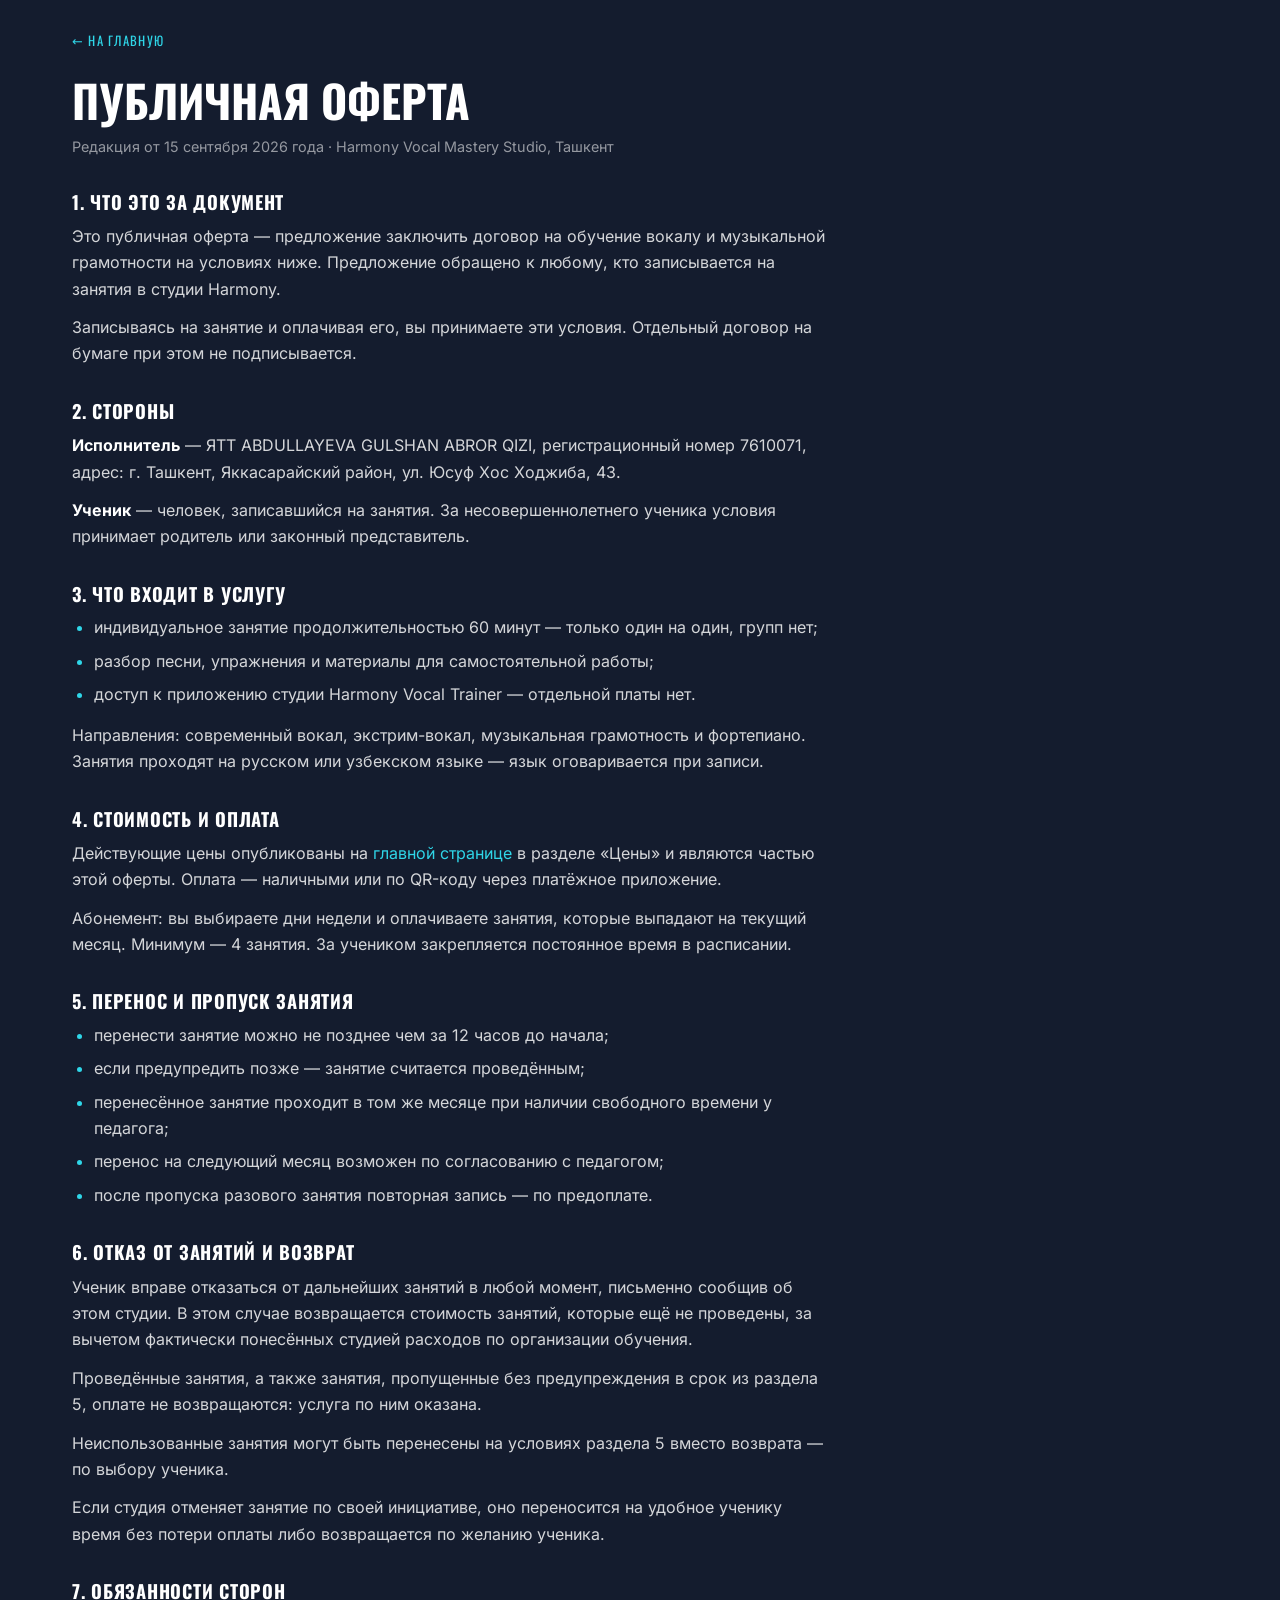
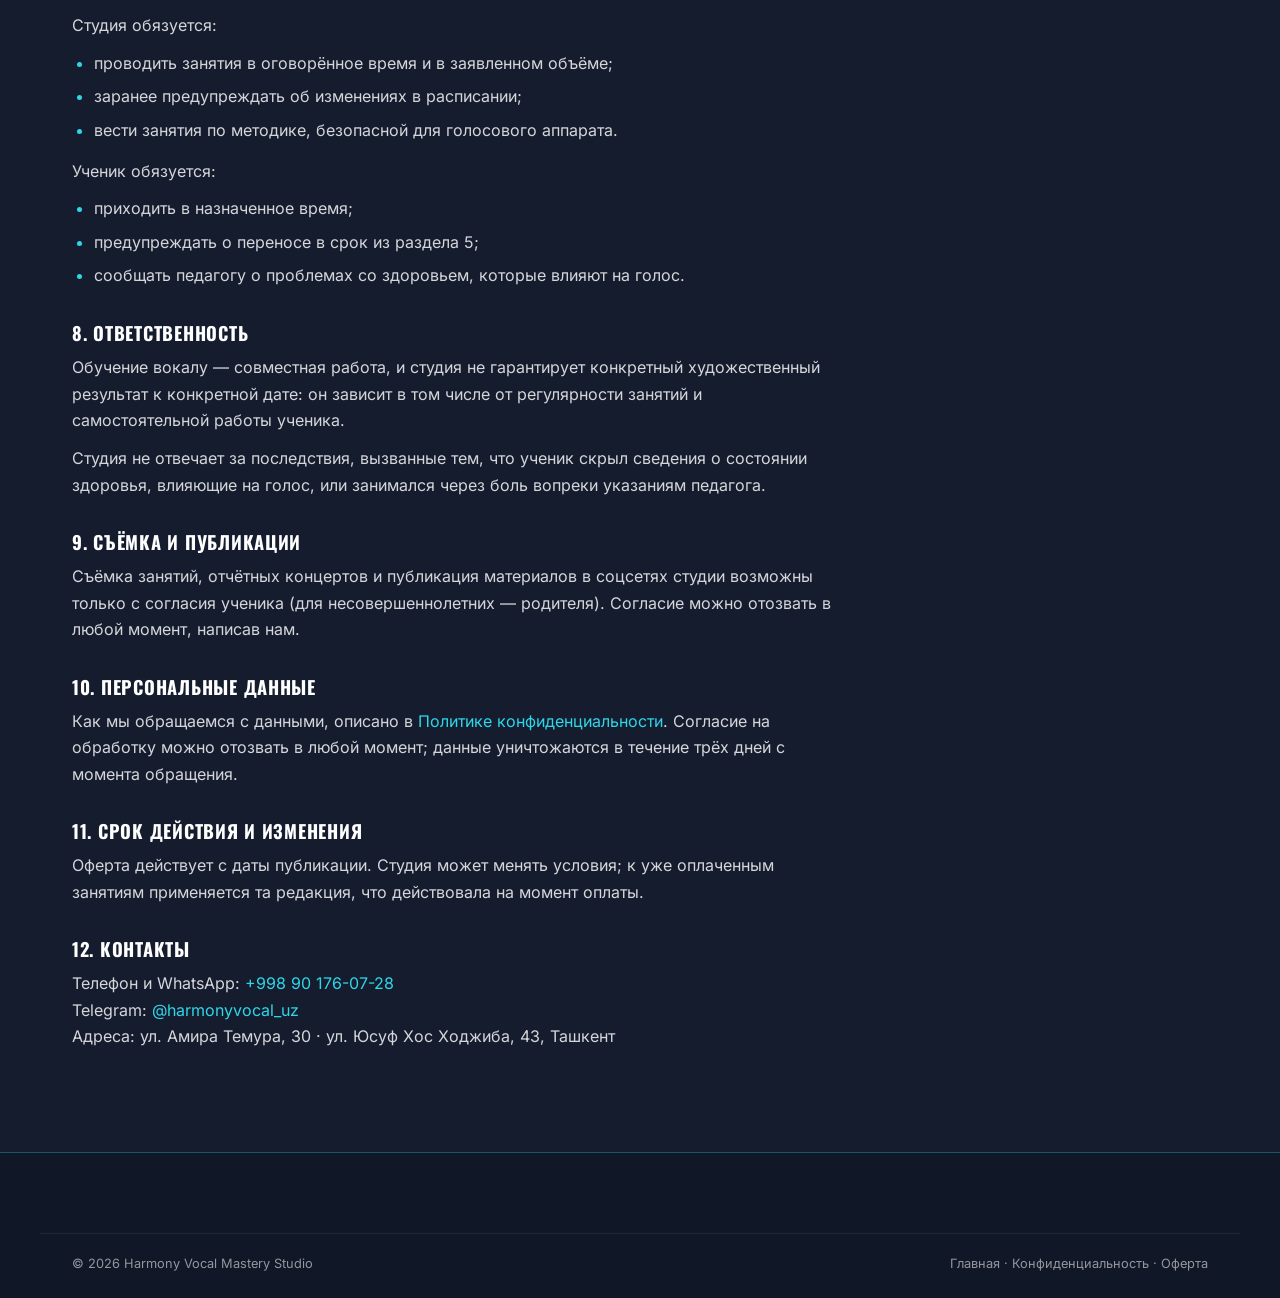
==== commit 8cb48963: "Реквизиты в документах, сроки по закону, кнопки уступают место записи Реквизиты. Подставлены во все " ====
--- a/offer.html
+++ b/offer.html
@@ -25,12 +25,6 @@
     <h1 class="doc__title">Публичная оферта</h1>
     <p class="doc__meta">Редакция от 15 сентября 2026 года · Harmony Vocal Mastery Studio, Ташкент</p>
 
-    <p class="doc__todo">
-      <b>Владельцу студии.</b> Это черновик на основе условий, которые уже описаны
-      на сайте. Подставьте реквизиты в пунктирные поля и обязательно покажите
-      текст юристу перед публикацией: документ порождает обязательства по
-      деньгам и срокам, а составлен он не юристом.
-    </p>
 
     <div class="doc__body">
       <h2>1. Что это за документ</h2>
@@ -46,9 +40,9 @@
 
       <h2>2. Стороны</h2>
       <p>
-        <strong>Исполнитель</strong> — <span class="doc__fill">название юрлица</span>,
-        <span class="doc__fill">ИНН / регистрационные данные</span>, адрес:
-        <span class="doc__fill">юридический адрес</span>.
+        <strong>Исполнитель</strong> — ЯТТ ABDULLAYEVA GULSHAN ABROR QIZI,
+        регистрационный номер 7610071, адрес:
+        г. Ташкент, Яккасарайский район, ул. Юсуф Хос Ходжиба, 43.
       </p>
       <p>
         <strong>Ученик</strong> — человек, записавшийся на занятия. За
@@ -89,14 +83,25 @@
         <li>после пропуска разового занятия повторная запись — по предоплате.</li>
       </ul>
 
-      <h2>6. Возврат</h2>
+      <h2>6. Отказ от занятий и возврат</h2>
       <p>
-        Оплаченный пакет занятий возврату не подлежит. Неиспользованные занятия
-        могут быть перенесены на условиях раздела 5.
+        Ученик вправе отказаться от дальнейших занятий в любой момент, письменно
+        сообщив об этом студии. В этом случае возвращается стоимость занятий,
+        которые ещё не проведены, за вычетом фактически понесённых студией
+        расходов по организации обучения.
       </p>
       <p>
-        Если студия отменяет занятие по своей инициативе — оно переносится на
-        удобное ученику время без потери оплаты.
+        Проведённые занятия, а также занятия, пропущенные без предупреждения в
+        срок из раздела 5, оплате не возвращаются: услуга по ним оказана.
+      </p>
+      <p>
+        Неиспользованные занятия могут быть перенесены на условиях раздела 5
+        вместо возврата — по выбору ученика.
+      </p>
+      <p>
+        Если студия отменяет занятие по своей инициативе, оно переносится на
+        удобное ученику время без потери оплаты либо возвращается по желанию
+        ученика.
       </p>
 
       <h2>7. Обязанности сторон</h2>
@@ -135,7 +140,9 @@
       <h2>10. Персональные данные</h2>
       <p>
         Как мы обращаемся с данными, описано в
-        <a href="privacy.html">Политике конфиденциальности</a>.
+        <a href="privacy.html">Политике конфиденциальности</a>. Согласие на
+        обработку можно отозвать в любой момент; данные уничтожаются в течение
+        трёх дней с момента обращения.
       </p>
 
       <h2>11. Срок действия и изменения</h2>
--- a/assets/css/sections.css
+++ b/assets/css/sections.css
@@ -1465,17 +1465,28 @@
   flex-direction:column;
   gap:10px;
 }
+/* уступают место, когда на экране настоящая кнопка записи */
+.quick{ transition:opacity .3s var(--ease), transform .3s var(--ease); }
+.quick.is-away{
+  opacity:0;
+  transform:translateY(14px);
+  pointer-events:none;
+}
 .quick__btn{
   display:grid;
   place-items:center;
-  width:44px;
-  height:44px;
+  width:48px;
+  height:48px;
   border-radius:50%;
   background:var(--bg-2);
   border:1px solid var(--cyan-line);
   color:var(--cyan);
   box-shadow:0 6px 18px rgba(0,0,0,.35);
-  transition:transform .25s var(--ease), border-color .25s, color .25s;
+  /* в покое чуть приглушены, чтобы не спорить с контентом,
+     при касании и наведении разгораются в полную силу */
+  opacity:.8;
+  transition:transform .25s var(--ease), border-color .25s,
+             color .25s, opacity .25s;
 }
 @supports ((backdrop-filter: blur(1px)) or (-webkit-backdrop-filter: blur(1px))){
   .quick__btn{
@@ -1485,8 +1496,10 @@
   }
 }
 .quick__btn svg{ width:21px; height:21px; fill:currentColor; }
-.quick__btn:hover{ transform:translateY(-2px); border-color:var(--cyan); color:var(--white); }
-.quick__btn:focus-visible{ outline:2px solid var(--cyan); outline-offset:3px; }
+.quick__btn:hover{ opacity:1; transform:translateY(-2px); border-color:var(--cyan); color:var(--white); }
+/* на телефоне наведения нет — «загорание» даёт само касание */
+.quick__btn:active{ opacity:1; border-color:var(--cyan); color:var(--white); transform:scale(.94); }
+.quick__btn:focus-visible{ opacity:1; outline:2px solid var(--cyan); outline-offset:3px; }
 
 /* при открытом мобильном меню кнопки убираем — иначе висят поверх него */
 body.nav-open .quick{ display:none; }
--- a/assets/css/responsive.css
+++ b/assets/css/responsive.css
@@ -169,8 +169,8 @@
   .marquee__track{ font-size:1.15rem; }
   /* на десктопе кнопки связи чуть крупнее и дальше от края */
   .quick{ right:22px; bottom:22px; gap:12px; }
-  .quick__btn{ width:50px; height:50px; }
-  .quick__btn svg{ width:23px; height:23px; }
+  .quick__btn{ width:52px; height:52px; }
+  .quick__btn svg{ width:24px; height:24px; }
   .marquee__group{ gap:28px; padding-right:28px; }
 }
 
--- a/assets/css/doc.css
+++ b/assets/css/doc.css
@@ -29,18 +29,6 @@
 }
 .doc__meta{ color:var(--muted); font-size:.9rem; margin-bottom:34px; }
 
-/* Пометка для владельца: места, куда нужно подставить реквизиты */
-.doc__todo{
-  margin:0 0 30px;
-  padding:16px 18px;
-  border:1px solid var(--cyan-line);
-  border-radius:var(--radius);
-  background:rgba(47,214,232,.06);
-  color:var(--text);
-  font-size:.92rem;
-}
-.doc__todo b{ color:var(--cyan); }
-
 .doc__body{ max-width:760px; }
 .doc__body h2{
   font-family:var(--font-display);
@@ -60,13 +48,3 @@
 .doc__body a{ color:var(--cyan); }
 .doc__body a:hover{ text-decoration:underline; }
 .doc__body strong{ color:var(--white); }
-
-/* подставляемое значение, которого пока нет */
-.doc__fill{
-  padding:1px 7px;
-  border-radius:5px;
-  border:1px dashed var(--cyan-line);
-  color:var(--cyan);
-  font-size:.92em;
-  white-space:nowrap;
-}
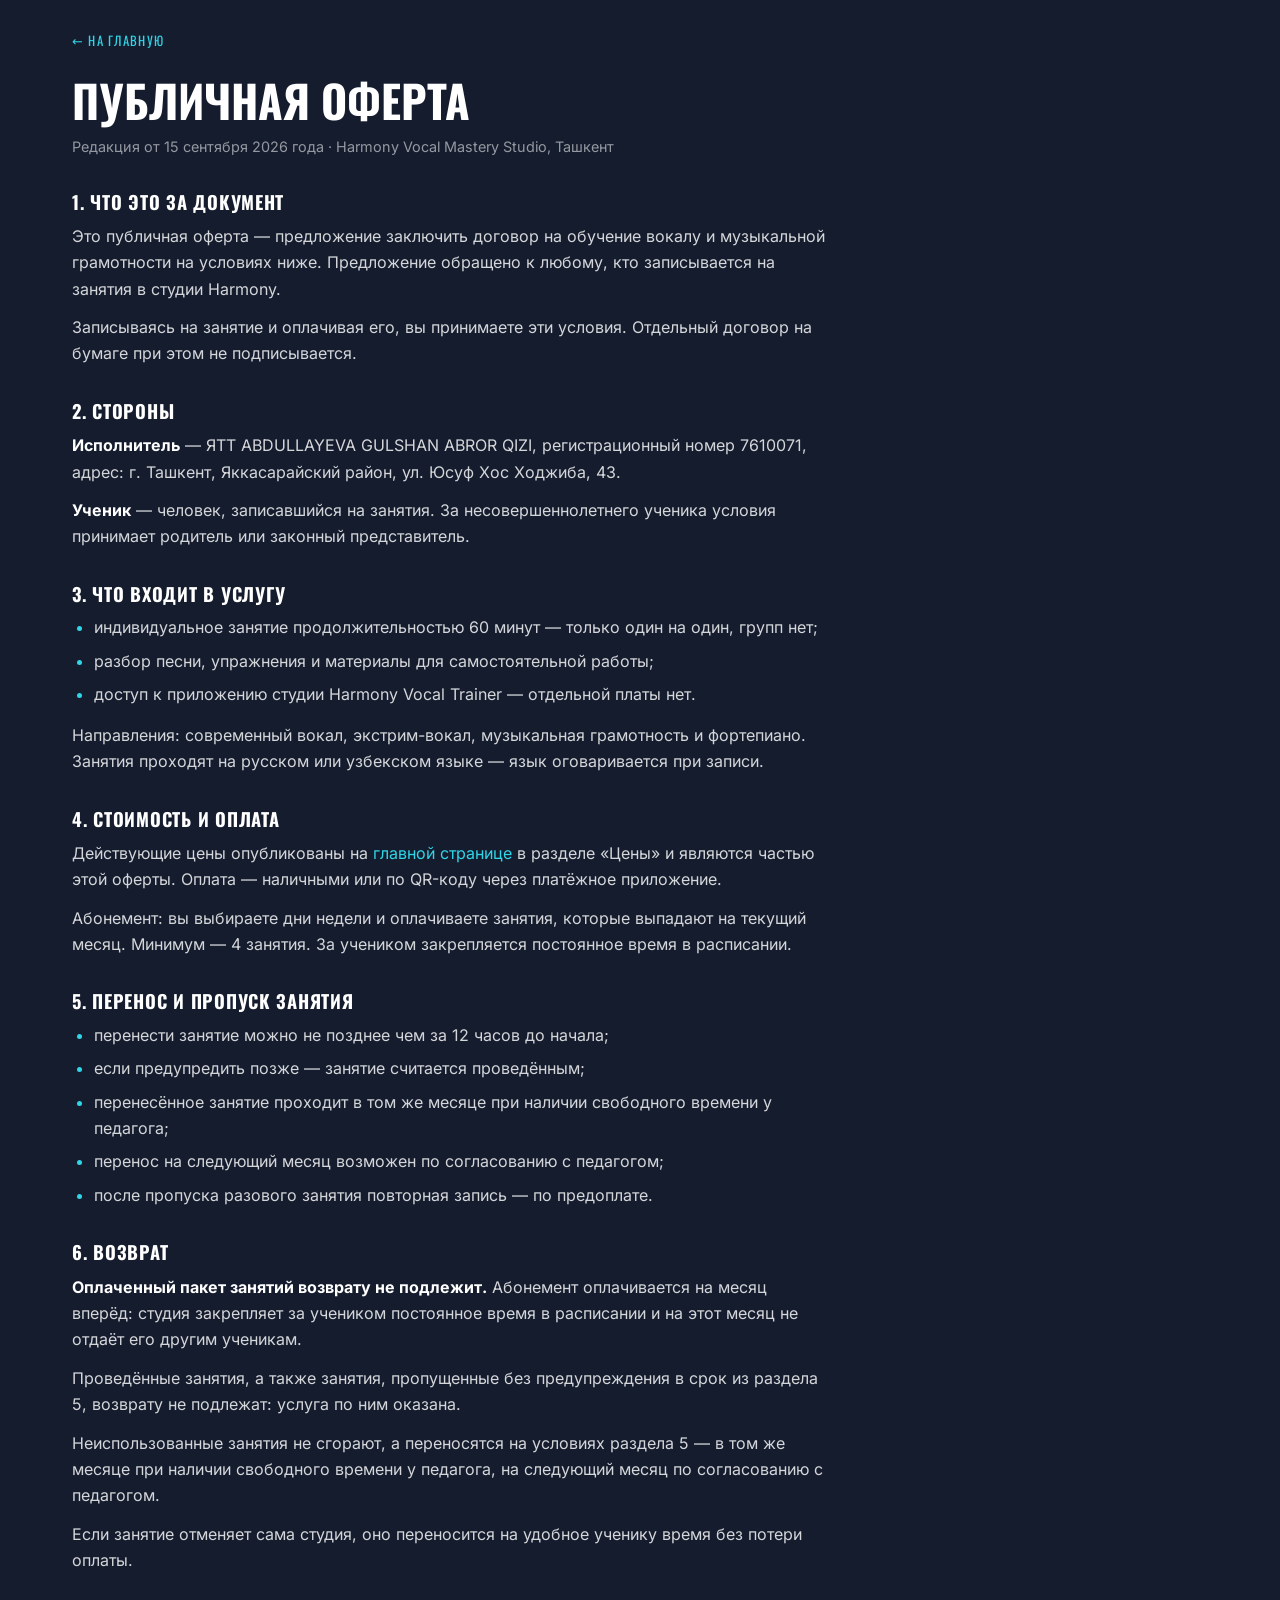
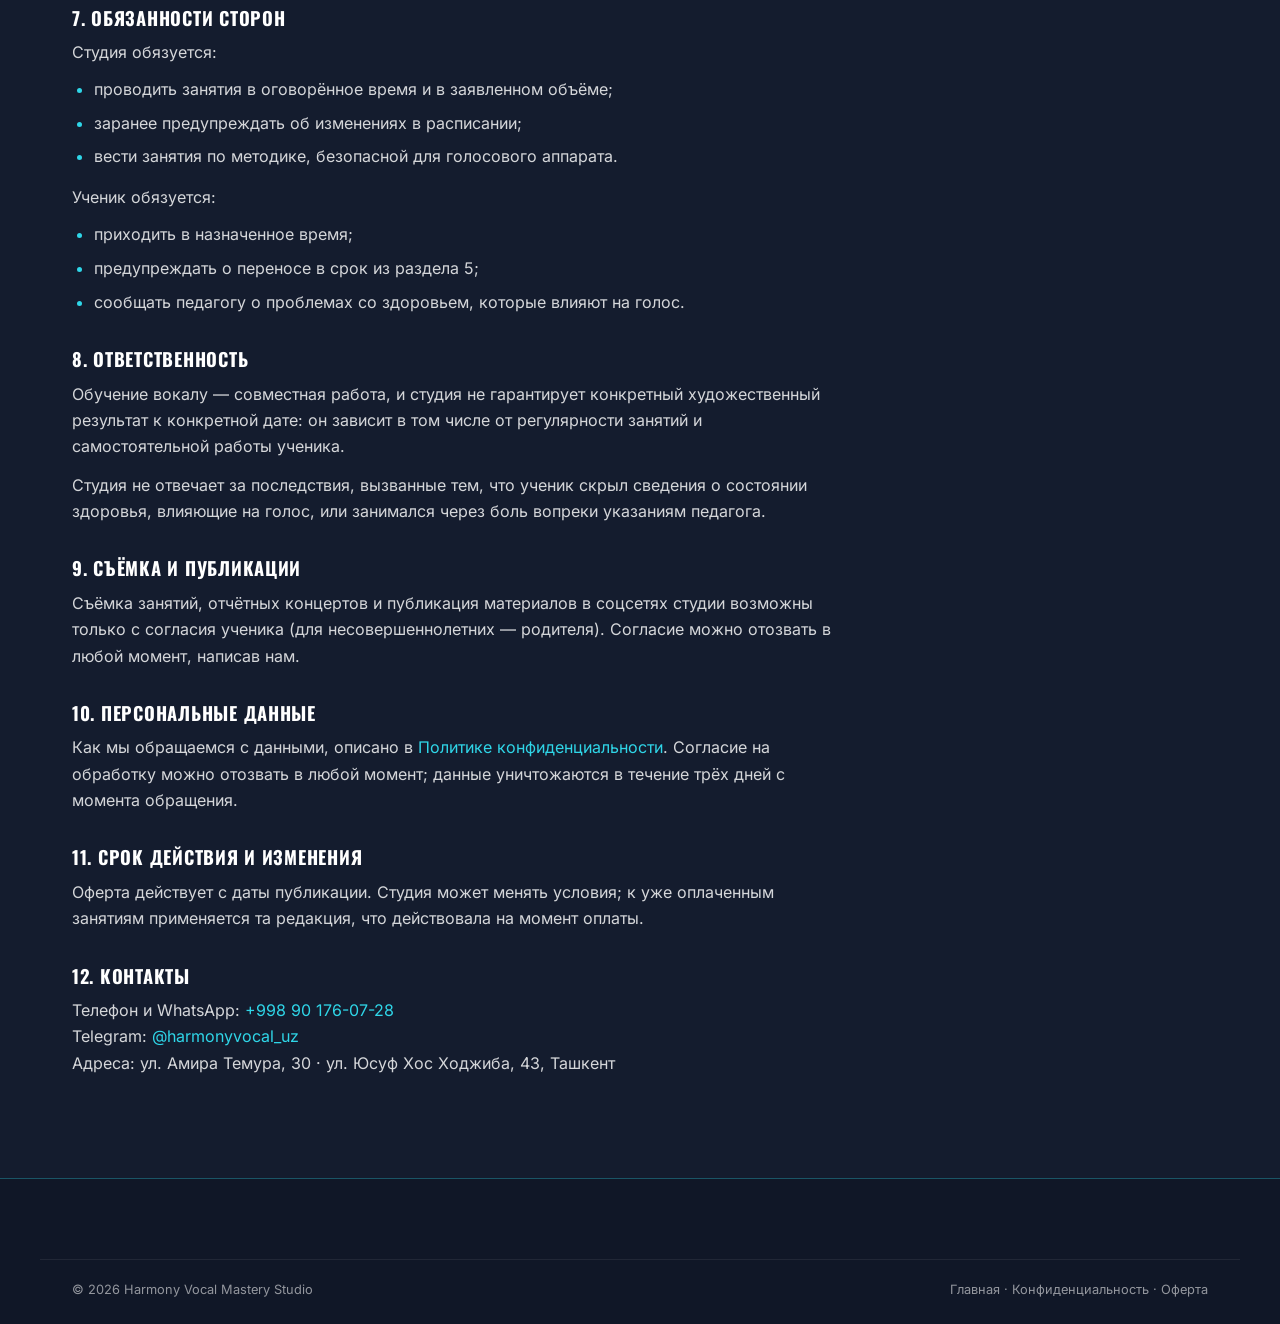
==== commit 8c88b45a: "Возврат в оферте — по правилу студии В прошлой редакции раздел о возврате обещал вернуть деньги за н" ====
--- a/offer.html
+++ b/offer.html
@@ -83,25 +83,24 @@
         <li>после пропуска разового занятия повторная запись — по предоплате.</li>
       </ul>
 
-      <h2>6. Отказ от занятий и возврат</h2>
+      <h2>6. Возврат</h2>
       <p>
-        Ученик вправе отказаться от дальнейших занятий в любой момент, письменно
-        сообщив об этом студии. В этом случае возвращается стоимость занятий,
-        которые ещё не проведены, за вычетом фактически понесённых студией
-        расходов по организации обучения.
+        <strong>Оплаченный пакет занятий возврату не подлежит.</strong> Абонемент
+        оплачивается на месяц вперёд: студия закрепляет за учеником постоянное
+        время в расписании и на этот месяц не отдаёт его другим ученикам.
       </p>
       <p>
         Проведённые занятия, а также занятия, пропущенные без предупреждения в
-        срок из раздела 5, оплате не возвращаются: услуга по ним оказана.
+        срок из раздела 5, возврату не подлежат: услуга по ним оказана.
       </p>
       <p>
-        Неиспользованные занятия могут быть перенесены на условиях раздела 5
-        вместо возврата — по выбору ученика.
+        Неиспользованные занятия не сгорают, а переносятся на условиях
+        раздела 5 — в том же месяце при наличии свободного времени у педагога,
+        на следующий месяц по согласованию с педагогом.
       </p>
       <p>
-        Если студия отменяет занятие по своей инициативе, оно переносится на
-        удобное ученику время без потери оплаты либо возвращается по желанию
-        ученика.
+        Если занятие отменяет сама студия, оно переносится на удобное ученику
+        время без потери оплаты.
       </p>
 
       <h2>7. Обязанности сторон</h2>
--- a/assets/css/base.css
+++ b/assets/css/base.css
@@ -80,6 +80,44 @@
 p:last-child{ margin-bottom:0; }
 
 ::selection{ background:var(--cyan); color:var(--ink); }
+
+/* ---------- ВЫДЕЛЕНИЕ ТЕКСТА ----------
+   Запрещаем там, где выделять нечего и где оно выглядит мусором: крупные
+   заголовки (у них поверх лежит копия с шумовой маской, и на выделении
+   вместо фактуры получается бирюзовая заливка во всю строку), кнопки,
+   меню, бегущая строка, служебные подписи и элементы управления.
+
+   Везде, где текст можно захотеть скопировать, выделение оставлено:
+   адреса филиалов, телефон, цены, описания направлений и педагогов,
+   ответы в FAQ, правовые страницы. Люди копируют адрес, чтобы вставить
+   его в карты или такси — отнимать это ради косметики не стоит. */
+.display,
+.display__line,
+.kicker,
+.btn,
+.header,
+.nav,
+.footer__nav,
+.marquee,
+.faq__item > summary,
+.map__tab,
+.slider__dots,
+.slider__arrow,
+.quick,
+.preloader,
+.track__tag,
+.price__badge,
+.place__num,
+.sub__formula,
+.hero__facts,
+.hero__scroll,
+.teacher__ripple{
+  -webkit-user-select:none;
+  user-select:none;
+}
+
+/* Серая вспышка при касании на мобильных — у нас свои состояния нажатия */
+a, button, summary, .btn{ -webkit-tap-highlight-color:transparent; }
 
 :focus-visible{
   outline:2px solid var(--cyan);
--- a/assets/css/sections.css
+++ b/assets/css/sections.css
@@ -382,7 +382,11 @@
 }
 .track__sub{ color:var(--muted); font-size:.95rem; margin-bottom:20px; }
 
-.track__list{ margin-bottom:20px; }
+/* Список растягивается на свободную высоту — за счёт этого подпись и
+   кнопка прижимаются к низу карточки и встают на один уровень во всех
+   трёх колонках. Раньше карточки были одной высоты, а кнопки внутри
+   плавали: разброс доходил до 165 px. */
+.track__list{ margin-bottom:20px; flex:1 1 auto; }
 .track__list li{
   position:relative;
   padding:9px 0 9px 26px;
@@ -397,7 +401,16 @@
   background:var(--cyan);
 }
 
-.track__meta,
+/* Подпись с уточнением под списком: «С 7–8 лет», «Ведёт Камила».
+   Здесь была висячая запятая — селектор склеивался со следующим
+   правилом, и подпись молча получала стили секции «Первое занятие»:
+   display:grid, свой gap и отступ. */
+.track__meta{
+  margin:0 0 16px;
+  color:var(--muted);
+  font-size:.9rem;
+  line-height:1.4;
+}
 
 /* ================= ПЕРВОЕ ЗАНЯТИЕ ================= */
 
